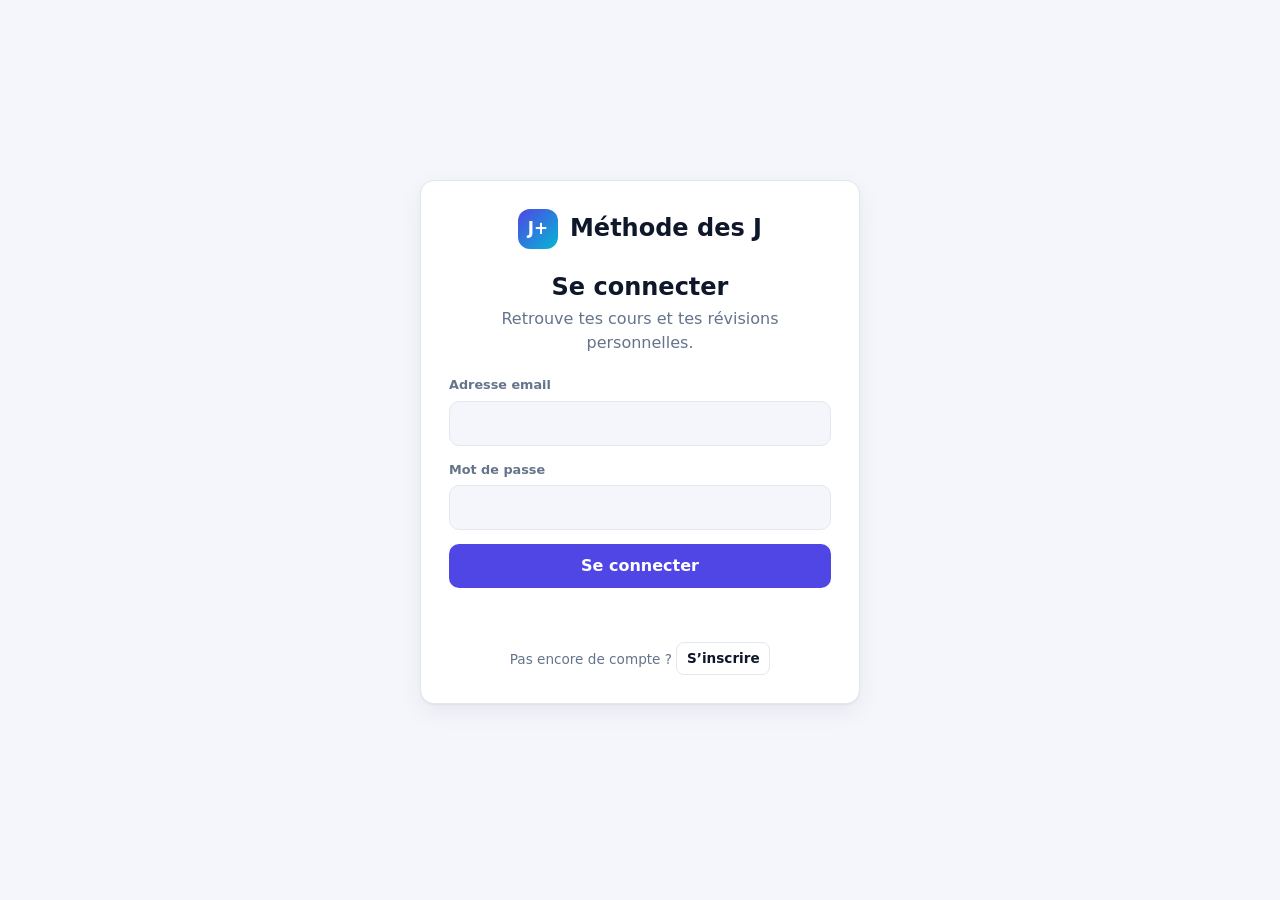
==== J+/index.html @ e783c689 "Add files via upload" ====
<!DOCTYPE html>
<html lang="fr">
<head>
<meta charset="utf-8">
<meta name="viewport" content="width=device-width, initial-scale=1">
<meta name="color-scheme" content="light dark">
<meta name="description" content="Révise tes cours avec la méthode des J : J1, J3, J7, J14, J30, dans un espace personnel sécurisé.">
<title>Méthode des J — Planificateur de révisions</title>
<link rel="manifest" href="manifest.json">
<meta name="theme-color" content="#4f46e5">
<meta name="apple-mobile-web-app-capable" content="yes">
<meta name="apple-mobile-web-app-status-bar-style" content="default">
<meta name="apple-mobile-web-app-title" content="Méthode des J">
<link rel="apple-touch-icon" href="icon-192.png">
<link rel="icon" href="icon-192.png">
<style>
  /* ============ Design tokens ============ */
  :root{
    --bg:#f4f6fb;
    --card:#ffffff;
    --ink:#0f172a;
    --muted:#64748b;
    --line:#e2e8f0;
    --brand:#4f46e5;
    --brand-ink:#ffffff;
    --ok:#059669;
    --ok-bg:#d1fae5;
    --warn:#b45309;
    --warn-bg:#fef3c7;
    --danger:#be123c;
    --danger-bg:#ffe4e6;
    --radius:14px;
    --shadow:0 1px 2px rgba(15,23,42,.05), 0 8px 24px rgba(15,23,42,.06);
  }
  
  [data-theme="dark"] {
    --bg:#0b1120; --card:#111a2e; --ink:#e2e8f0; --muted:#94a3b8; --line:#24324d;
    --brand:#818cf8; --brand-ink:#0b1120; --ok:#34d399; --ok-bg:#064e3b;
    --warn:#fbbf24; --warn-bg:#452b06; --danger:#fb7185; --danger-bg:#4c0519;
    --shadow:0 1px 2px rgba(0,0,0,.4), 0 10px 30px rgba(0,0,0,.35);
  }
  
  @media (prefers-color-scheme: dark){
    :root:not([data-theme="light"]){
      --bg:#0b1120; --card:#111a2e; --ink:#e2e8f0; --muted:#94a3b8; --line:#24324d;
      --brand:#818cf8; --brand-ink:#0b1120; --ok:#34d399; --ok-bg:#064e3b;
      --warn:#fbbf24; --warn-bg:#452b06; --danger:#fb7185; --danger-bg:#4c0519;
      --shadow:0 1px 2px rgba(0,0,0,.4), 0 10px 30px rgba(0,0,0,.35);
    }
  }

  /* ============ Base ============ */
  *{box-sizing:border-box}
  html,body{margin:0;padding:0}
  body{
    background:var(--bg); color:var(--ink);
    font:16px/1.5 system-ui,-apple-system,"Segoe UI",Roboto,Inter,Arial,sans-serif;
    -webkit-text-size-adjust:100%;
    min-height:100vh;
  }
  h1,h2,h3{margin:0;line-height:1.2}
  a{color:var(--brand)}
  .wrap{max-width:1100px;margin:0 auto;padding:16px}
  .card{
    background:var(--card);border:1px solid var(--line);border-radius:var(--radius);
    box-shadow:var(--shadow);padding:18px;margin-bottom:16px;
  }
  .muted{color:var(--muted)}
  .small{font-size:.85rem}
  .hide{display:none !important}

  /* ============ Header ============ */
  header.top{
    display:flex;flex-wrap:wrap;gap:12px;align-items:center;justify-content:space-between;
    padding:14px 0 18px;
  }
  .brand{display:flex;align-items:center;gap:12px}
  .logo{
    width:40px;height:40px;border-radius:12px;flex:none;
    background:linear-gradient(135deg,var(--brand),#06b6d4);
    display:grid;place-items:center;color:#fff;font-weight:700;font-size:1.05rem;
  }
  header.top h1{font-size:1.25rem}
  header.top p{margin:2px 0 0;color:var(--muted);font-size:.9rem}

  /* ============ Buttons ============ */
  button{font:inherit;cursor:pointer}
  .btn{
    border:1px solid var(--line);background:var(--card);color:var(--ink);
    padding:.55rem .9rem;border-radius:10px;font-weight:600;transition:.15s transform,.15s filter;
  }
  .btn:hover{filter:brightness(.97)}
  .btn:active{transform:translateY(1px)}
  .btn.primary{background:var(--brand);color:var(--brand-ink);border-color:transparent}
  .btn.ok{background:var(--ok);color:#fff;border-color:transparent}
  .btn.ghost{background:transparent}
  .btn.small{padding:.35rem .6rem;font-size:.85rem;border-radius:8px}
  .btn.danger{color:var(--danger);border-color:var(--danger)}

  /* ============ Form ============ */
  form{display:grid;gap:12px;grid-template-columns:repeat(auto-fit,minmax(180px,1fr));align-items:end}
  label{display:block;font-size:.8rem;font-weight:600;color:var(--muted);margin-bottom:6px}
  input[type=text],input[type=email],input[type=password],input[type=date],input[type=url],textarea,select{
    width:100%;padding:.6rem .7rem;border:1px solid var(--line);border-radius:10px;
    background:var(--bg);color:var(--ink);font:inherit;
  }
  input:focus,textarea:focus,select:focus,button:focus-visible{outline:2px solid var(--brand);outline-offset:2px}
  .form-actions{grid-column:1/-1;display:flex;gap:10px;flex-wrap:wrap}

  /* ============ Stats ============ */
  .stats{display:grid;grid-template-columns:repeat(auto-fit,minmax(140px,1fr));gap:12px}
  .stat{padding:12px 14px;border:1px solid var(--line);border-radius:12px;background:var(--card)}
  .stat b{display:block;font-size:1.5rem}
  .stat span{font-size:.8rem;color:var(--muted)}
  
  .progress-bar-wrap{margin-top:14px;background:var(--bg);border-radius:999px;height:10px;overflow:hidden;border:1px solid var(--line)}
  .progress-bar-fill{background:var(--brand);height:100%;width:0%;transition:width .4s ease}

  /* ============ Sections & lists ============ */
  .section-head{display:flex;flex-wrap:wrap;gap:10px;align-items:center;justify-content:space-between;margin-bottom:12px}
  .section-head h2{font-size:1.05rem}
  
  .item{
    display:flex;flex-wrap:wrap;gap:10px;align-items:center;justify-content:space-between;
    padding:12px;border:1px solid var(--line);border-radius:12px;margin-bottom:10px;background:var(--card);
    transition:transform .2s ease, opacity .2s ease, background-color .3s ease;
  }
  .item.just-done{
    animation: pulseDone .4s ease;
    background-color: var(--ok-bg);
  }
  @keyframes pulseDone{
    0%{ transform: scale(1); }
    50%{ transform: scale(1.02); }
    100%{ transform: scale(1); }
  }

  .item.done{opacity:.75}
  .item .title{font-weight:700}
  .item .sub{color:var(--muted);font-size:.85rem;display:flex;align-items:center;gap:6px;flex-wrap:wrap;margin-top:2px}
  .item .actions{display:flex;gap:8px;flex-wrap:wrap}

  .tag{
    display:inline-block;padding:2px 8px;border-radius:999px;font-size:.75rem;font-weight:700;
    background:var(--line);color:var(--ink);
  }
  .tag.today{background:var(--brand);color:var(--brand-ink)}
  .tag.over{background:var(--danger-bg);color:var(--danger)}
  .tag.done{background:var(--ok-bg);color:var(--ok)}
  .tag.subject{background:var(--bg);border:1px solid var(--line);font-weight:600}
  
  .resource-link{
    display:inline-flex;align-items:center;gap:4px;font-size:.8rem;color:var(--brand);
    text-decoration:none;background:var(--bg);padding:2px 6px;border-radius:6px;border:1px solid var(--line);
  }
  .resource-link:hover{text-decoration:underline}

  .empty{
    border:1px dashed var(--line);border-radius:12px;padding:18px;text-align:center;color:var(--muted);
  }

  /* ============ Course rows & Notes ============ */
  .course{border:1px solid var(--line);border-radius:12px;padding:12px;margin-bottom:12px}
  .course:last-child{margin-bottom:0}
  .course-head{display:flex;flex-wrap:wrap;gap:10px;align-items:center;justify-content:space-between}
  .schedule{display:flex;flex-wrap:wrap;gap:8px;margin-top:10px}
  .slot{
    display:flex;flex-direction:column;gap:2px;min-width:104px;
    border:1px solid var(--line);border-radius:10px;padding:6px 8px;background:var(--bg);
    transition:transform .15s ease;
  }
  .slot:hover{transform:translateY(-2px)}
  .slot b{font-size:.75rem;letter-spacing:.02em}
  .slot span{font-size:.8rem;color:var(--muted)}
  .slot.done{background:var(--ok-bg);border-color:transparent}
  .slot.done b,.slot.done span{color:var(--ok)}
  .slot.today{background:var(--brand);border-color:transparent}
  .slot.today b,.slot.today span{color:var(--brand-ink)}
  .slot.over{background:var(--danger-bg);border-color:transparent}
  .slot.over b,.slot.over span{color:var(--danger)}
  .slot button{margin-top:4px}

  .course-notes-box {
    margin-top: 10px;
  }
  .course-notes-box textarea {
    resize: vertical;
    min-height: 50px;
    font-size: 0.85rem;
  }

  /* ============ Calendrier en temps réel & Événements ============ */
  .calendar-grid {
    display: grid;
    grid-template-columns: repeat(7, minmax(0, 1fr));
    gap: 6px;
  }
  .cal-day-cell {
    border: 1px solid var(--line);
    border-radius: 10px;
    padding: 8px;
    background: var(--bg);
    min-height: 85px;
    text-align: left;
  }
  .cal-day-cell.is-today {
    border-color: var(--brand);
    box-shadow: 0 0 0 1px var(--brand);
  }
  .cal-badge {
    font-size: 10px;
    background: var(--card);
    border: 1px solid var(--line);
    padding: 1px 4px;
    border-radius: 4px;
    margin-top: 2px;
    display: block;
    overflow: hidden;
    text-overflow: ellipsis;
    white-space: nowrap;
  }
  .cal-badge.special {
    background: var(--warn-bg);
    color: var(--warn);
    border-color: transparent;
    font-weight: 700;
  }

  /* Modal style */
  .modal-overlay {
    position: fixed; inset: 0; background: rgba(0,0,0,0.5);
    display: grid; place-items: center; z-index: 1000; padding: 16px;
  }
  .modal-card {
    background: var(--card); border: 1px solid var(--line);
    border-radius: var(--radius); padding: 20px; width: 100%; max-width: 400px;
    box-shadow: var(--shadow);
  }

  .filters{display:flex;flex-wrap:wrap;gap:8px;align-items:center}
  .chip{
    border:1px solid var(--line);background:var(--card);color:var(--muted);
    padding:.3rem .7rem;border-radius:999px;font-size:.8rem;font-weight:600;
  }
  .chip[aria-pressed="true"]{background:var(--brand);color:var(--brand-ink);border-color:transparent}

  .toolbar{display:flex;flex-wrap:wrap;gap:8px;align-items:center}
  .notif-status{font-size:.85rem;color:var(--muted)}
  footer{color:var(--muted);font-size:.85rem;padding:8px 0 28px;text-align:center}

  .auth-screen{min-height:100vh;display:grid;place-items:center;padding:24px}
  .auth-card{width:min(440px,100%);padding:28px}
  .auth-card .brand{justify-content:center;margin-bottom:24px}
  .auth-card form{display:grid;grid-template-columns:1fr;gap:14px}
  .auth-card h2{text-align:center;margin-bottom:6px}
  .auth-card .auth-intro{text-align:center;margin:0 0 20px}
  .auth-switch{text-align:center;margin:18px 0 0}
  .auth-message{min-height:24px;text-align:center;margin:12px 0 0;color:var(--danger)}
  .user-email{max-width:190px;overflow:hidden;text-overflow:ellipsis;white-space:nowrap}

  /* ============ Toast & Confettis ============ */
  #toasts{position:fixed;left:0;right:0;bottom:16px;display:grid;gap:8px;justify-items:center;pointer-events:none;padding:0 12px;z-index:999}
  .toast{
    background:var(--ink);color:var(--bg);padding:.6rem .9rem;border-radius:10px;font-size:.9rem;
    box-shadow:var(--shadow);max-width:90vw;animation: fadeInUp .25s ease;
  }
  @keyframes fadeInUp{
    from{ opacity:0; transform:translateY(10px); }
    to{ opacity:1; transform:translateY(0); }
  }

  @media (max-width:560px){
    .wrap{padding:12px}
    .card{padding:14px}
    .item{align-items:flex-start}
    .item .actions{width:100%}
    .slot{flex:1 1 44%}
    .calendar-grid { grid-template-columns: repeat(1, minmax(0, 1fr)); }
  }
</style>
</head>
<body>
<main id="authScreen" class="auth-screen">
  <section class="card auth-card" aria-labelledby="authTitle">
    <div class="brand"><div class="logo" aria-hidden="true">J+</div><h1>Méthode des J</h1></div>
    <h2 id="authTitle">Se connecter</h2>
    <p id="authIntro" class="auth-intro muted">Retrouve tes cours et tes révisions personnelles.</p>
    <form id="authForm">
      <div><label for="authEmail">Adresse email</label><input id="authEmail" type="email" autocomplete="email" required></div>
      <div><label for="authPassword">Mot de passe</label><input id="authPassword" type="password" autocomplete="current-password" minlength="6" required></div>
      <button id="authSubmit" type="submit" class="btn primary">Se connecter</button>
    </form>
    <p id="authMessage" class="auth-message small" role="status" aria-live="polite"></p>
    <p class="auth-switch small muted"><span id="authSwitchText">Pas encore de compte ?</span> <button id="authSwitch" class="btn ghost small" type="button">S’inscrire</button></p>
  </section>
</main>
<div id="appShell" class="wrap hide">

  <header class="top">
    <div class="brand">
      <div class="logo" aria-hidden="true">J+</div>
      <div>
        <h1>Méthode des J</h1>
        <p id="todayLabel">—</p>
      </div>
    </div>
    <div class="toolbar">
      <button id="themeBtn" class="btn ghost small">🌓 Auto</button>
      <button id="openEventModalBtn" class="btn small primary">+ Événement spécial</button>
      <button id="notifBtn" class="btn">🔔 Activer les rappels</button>
      <button id="installBtn" class="btn ghost small hide">📲 Installer l'app</button>
      <button id="exportBtn" class="btn ghost small" title="Télécharger mes données">⬇ Exporter</button>
      <button id="importBtn" class="btn ghost small" title="Charger un fichier exporté">⬆ Importer</button>
      <span id="userEmail" class="small muted user-email"></span>
      <button id="logoutBtn" class="btn ghost small">Déconnexion</button>
    </div>
  </header>

  <p id="iosHint" class="small muted hide" style="margin:-8px 0 16px">
    📱 Sur iPhone/iPad : ouvre ce site dans <strong>Safari</strong>, appuie sur <strong>Partager</strong> puis
    <strong>« Sur l'écran d'accueil »</strong>. C'est nécessaire pour que les notifications fonctionnent sur iOS.
  </p>

  <!-- ============ Ajouter un cours ============ -->
  <section class="card" aria-labelledby="hForm">
    <div class="section-head">
      <h2 id="hForm">➕ Ajouter un cours</h2>
      <span class="small muted">J1 · J3 · J7 · J14 · J30 générés automatiquement</span>
    </div>
    <form id="courseForm" autocomplete="off">
      <div>
        <label for="courseName">Nom du cours</label>
        <input id="courseName" name="courseName" type="text" placeholder="Ex. Dérivées et limites" required maxlength="120">
      </div>
      <div>
        <label for="courseSubject">Matière</label>
        <input id="courseSubject" name="courseSubject" type="text" list="subjectsList" placeholder="Ex. Maths" maxlength="60">
        <datalist id="subjectsList"></datalist>
      </div>
      <div>
        <label for="courseLink">Lien ou ressource (Optionnel)</label>
        <input id="courseLink" name="courseLink" type="url" placeholder="https://notion.so/... ou PDF" maxlength="255">
      </div>
      <div>
        <label for="courseStart">Date de début (J0)</label>
        <input id="courseStart" name="courseStart" type="date" required>
      </div>
      <div class="form-actions">
        <button type="submit" class="btn primary">Ajouter le cours</button>
        <button type="reset" class="btn ghost">Effacer</button>
      </div>
    </form>
  </section>

  <!-- ============ Stats & Progression ============ -->
  <section class="card" aria-label="Statistiques">
    <div class="stats">
      <div class="stat"><b id="statDue">0</b><span>À réviser aujourd'hui</span></div>
      <div class="stat"><b id="statOver">0</b><span>En retard</span></div>
      <div class="stat"><b id="statDone">0</b><span>Révisions validées</span></div>
      <div class="stat"><b id="statRate">0%</b><span>Complétion globale</span></div>
      <div class="stat"><b id="statWeek">0%</b><span>Succès (7 derniers jours)</span></div>
    </div>
    <div class="progress-bar-wrap">
      <div id="progressBar" class="progress-bar-fill"></div>
    </div>
  </section>

  <!-- ============ Aujourd'hui ============ -->
  <section class="card" aria-labelledby="hToday">
    <div class="section-head">
      <h2 id="hToday">📌 À réviser aujourd'hui</h2>
      <span id="todayDate" class="small muted"></span>
    </div>
    <div id="todayList"></div>
  </section>

  <!-- ============ Calendrier en temps réel ============ -->
  <section class="card" aria-labelledby="hCalendar">
    <div class="section-head">
      <h2 id="hCalendar">📅 Calendrier en temps réel (14 prochains jours)</h2>
    </div>
    <div id="realtimeCalendar" class="calendar-grid"></div>
  </section>

  <!-- ============ Toutes mes révisions ============ -->
  <section class="card" aria-labelledby="hAll">
    <div class="section-head">
      <h2 id="hAll">🗓 Toutes mes révisions & Notes</h2>
      <div class="filters" id="filters">
        <select id="subjectFilter" class="chip" aria-label="Filtrer par matière" style="appearance:auto">
          <option value="all">Toutes les matières</option>
        </select>
        <button class="chip" data-filter="all" aria-pressed="true">Tout</button>
        <button class="chip" data-filter="pending" aria-pressed="false">À venir</button>
        <button class="chip" data-filter="done" aria-pressed="false">Faites</button>
      </div>
    </div>
    <div id="allList"></div>
  </section>

  <!-- ============ Danger zone ============ -->
  <section class="card" aria-labelledby="hData">
    <div class="section-head">
      <h2 id="hData">🗂 Mes données</h2>
      <span class="small muted" id="syncStatus">Chargement de votre espace…</span>
    </div>
    <div class="toolbar">
      <button id="resetDoneBtn" class="btn small">↺ Repartir de zéro (décocher toutes les révisions)</button>
      <button id="clearBtn" class="btn small danger">🗑 Tout supprimer</button>
      <span id="notifStatus" class="notif-status"></span>
    </div>
  </section>

  <footer>Méthode des J — tes révisions, synchronisées dans ton espace personnel.</footer>
</div>

<!-- Modal Événement spécial -->
<div id="eventModal" class="modal-overlay hide" aria-hidden="true">
  <div class="modal-card">
    <div class="section-head" style="margin-bottom:8px">
      <h2>📌 Ajouter un événement spécial</h2>
      <button id="closeEventModal" class="btn ghost small">✕</button>
    </div>
    <form id="eventForm" style="grid-template-columns: 1fr;">
      <div>
        <label for="eventName">Titre de l'événement</label>
        <input id="eventName" type="text" placeholder="Ex. Examen Blanc / Concours" required maxlength="100">
      </div>
      <div>
        <label for="eventDate">Date</label>
        <input id="eventDate" type="date" required>
      </div>
      <div class="form-actions" style="margin-top:8px">
        <button type="submit" class="btn primary">Enregistrer</button>
      </div>
    </form>
  </div>
</div>

<input type="file" id="importFile" accept="application/json,.json" class="hide">
<div id="toasts" aria-live="polite"></div>

<script type="module">
import { getUser, login, signup, logout, handleAuthCallback, onAuthChange } from "https://esm.sh/@netlify/identity";
"use strict";

/* ==========================================================================
   MÉTHODE DES J — Application multi-utilisateur sécurisée
   ========================================================================== */

var currentUser = null;
var authMode = "login";

var META_CACHE_NAME = "methode-j-meta-v1";
var swRegistration = null;
var deferredInstallPrompt = null;
var OFFSETS = [1, 3, 7, 14, 30];

var state = { courses: [], events: [] };
var ui = { filter: "all", subject: "all", theme: "auto" };

/* ==========================================================================
   1. DATES & THEME
   ========================================================================== */
function pad2(n){ return (n < 10 ? "0" : "") + n; }
function toISO(d){ return d.getFullYear() + "-" + pad2(d.getMonth() + 1) + "-" + pad2(d.getDate()); }

function parseISO(s){
  if (typeof s !== "string") return null;
  var m = /^(\d{4})-(\d{2})-(\d{2})$/.exec(s.trim());
  if (!m) return null;
  var d = new Date(Number(m[1]), Number(m[2]) - 1, Number(m[3]), 0, 0, 0, 0);
  if (d.getFullYear() !== Number(m[1]) || d.getMonth() !== Number(m[2]) - 1 || d.getDate() !== Number(m[3])) return null;
  return d;
}

function addDays(iso, n){
  var d = parseISO(iso);
  if (!d) return null;
  d.setDate(d.getDate() + n);
  return toISO(d);
}

function diffDays(a, b){
  var da = parseISO(a), db = parseISO(b);
  if (!da || !db) return 0;
  return Math.round((db - da) / 86400000);
}

function todayISO(){ return toISO(new Date()); }

function formatDate(iso){
  var d = parseISO(iso);
  if (!d) return iso;
  try {
    return d.toLocaleDateString("fr-FR", { weekday:"short", day:"numeric", month:"short", year:"numeric" });
  } catch (e) {
    return iso;
  }
}

function relLabel(iso){
  var n = diffDays(todayISO(), iso);
  if (n === 0) return "aujourd'hui";
  if (n === 1) return "demain";
  if (n === -1) return "hier";
  if (n > 0) return "dans " + n + " jours";
  return "il y a " + Math.abs(n) + " jours";
}

function applyTheme(t){
  ui.theme = t;
  try { localStorage.setItem("theme", t); } catch(e){}
  if (t === "auto") document.documentElement.removeAttribute("data-theme");
  else document.documentElement.setAttribute("data-theme", t);
  var btn = el("themeBtn");
  if (btn) btn.textContent = t === "dark" ? "🌙 Sombre" : (t === "light" ? "☀️ Clair" : "🌓 Auto");
}

/* ==========================================================================
   2. MÉTIER : cours, liens, notes, événements & calendrier
   ========================================================================== */
function uid(){ return Date.now().toString(36) + Math.random().toString(36).slice(2, 7); }
function plural(n, sing, plur){ return n + " " + (Math.abs(n) > 1 ? (plur || sing + "s") : sing); }

function computeSchedule(startISO, offsets){
  var list = (offsets && offsets.length ? offsets : OFFSETS).slice().sort(function(a,b){ return a - b; });
  var out = [{ offset: 0, date: startISO, done: false, doneAt: null }];
  for (var i = 0; i < list.length; i++){
    out.push({ offset: list[i], date: addDays(startISO, list[i]), done: false, doneAt: null });
  }
  return out;
}

function makeCourse(name, subject, link, startISO){
  return {
    id: uid(),
    name: String(name || "").trim(),
    subject: String(subject || "").trim() || "Sans matière",
    link: String(link || "").trim(),
    notes: "",
    start: startISO,
    createdAt: new Date().toISOString(),
    schedule: computeSchedule(startISO)
  };
}

function addCourse(name, subject, link, startISO){
  if (!String(name || "").trim() || !parseISO(startISO)) return null;
  var c = makeCourse(name, subject, link, startISO);
  state.courses.push(c);
  dbUpsertCourse(c);
  return c;
}

function removeCourse(id){
  state.courses = state.courses.filter(function(c){ return c.id !== id; });
  dbDeleteCourse(id);
}

function findCourse(id){
  for (var i = 0; i < state.courses.length; i++) if (state.courses[i].id === id) return state.courses[i];
  return null;
}

function findReview(id, dateISO){
  var c = findCourse(id);
  if (!c) return null;
  for (var i = 0; i < c.schedule.length; i++) if (c.schedule[i].date === dateISO) return c.schedule[i];
  return null;
}

function setReviewDone(id, dateISO, done){
  var r = findReview(id, dateISO);
  if (!r) return null;
  r.done = !!done;
  r.doneAt = done ? new Date().toISOString() : null;
  var c = findCourse(id);
  if (c) dbUpsertCourse(c);
  return r;
}

function updateCourseNotes(id, notesText){
  var c = findCourse(id);
  if (!c) return;
  c.notes = String(notesText || "");
  dbUpsertCourse(c);
}

function addSpecialEvent(name, dateISO){
  if (!name || !parseISO(dateISO)) return;
  if (!Array.isArray(state.events)) state.events = [];
  var event = { id: uid(), name: String(name).trim(), date: dateISO };
  state.events.push(event);
  dbSaveEvent(event);
}

function removeSpecialEvent(id){
  if (!Array.isArray(state.events)) return;
  state.events = state.events.filter(function(e){ return e.id !== id; });
  dbDeleteEvent(id);
}

function allReviews(){
  var out = [];
  for (var i = 0; i < state.courses.length; i++){
    var c = state.courses[i];
    for (var j = 0; j < c.schedule.length; j++){
      var r = c.schedule[j];
      if (r.offset === 0) continue;
      out.push({ course: c, review: r });
    }
  }
  out.sort(function(a, b){ return a.review.date < b.review.date ? -1 : a.review.date > b.review.date ? 1 : 0; });
  return out;
}

function dueOn(iso){
  return allReviews().filter(function(x){ return !x.review.done && x.review.date === iso; });
}

function overdue(onISO){
  var ref = onISO || todayISO();
  return allReviews().filter(function(x){ return !x.review.done && x.review.date < ref; });
}

function computeStats(){
  var list = allReviews(), due = 0, over = 0, done = 0;
  var t = todayISO();
  var tMinus7 = addDays(t, -7);
  var weekTotal = 0, weekDone = 0;

  for (var i = 0; i < list.length; i++){
    var r = list[i].review;
    if (r.done) done++;
    else if (r.date < t) over++;
    else if (r.date === t) due++;

    if (r.date > tMinus7 && r.date <= t) {
      weekTotal++;
      if (r.done) weekDone++;
    }
  }
  
  var rate = list.length > 0 ? Math.round((done / list.length) * 100) : 0;
  var weekRate = weekTotal > 0 ? Math.round((weekDone / weekTotal) * 100) : 0;

  return { due: due, overdue: over, done: done, courses: state.courses.length, rate: rate, weekRate: weekRate };
}

function subjectsUsed(){
  var seen = [];
  for (var i = 0; i < state.courses.length; i++){
    var s = state.courses[i].subject;
    if (s && seen.indexOf(s) === -1) seen.push(s);
  }
  return seen.sort(function(a, b){ return a.localeCompare(b, "fr"); });
}

/* ==========================================================================
   3. PERSISTANCE SÉCURISÉE
   ========================================================================== */
function defaultState(){ return { courses: [], events: [] }; }

function rowToCourse(row){
  return {
    id: row.id,
    name: String(row.name || "Cours"),
    subject: String(row.subject || "Sans matière"),
    link: String(row.link || ""),
    notes: String(row.notes || ""),
    start: row.startDate,
    createdAt: row.createdAt || new Date().toISOString(),
    schedule: Array.isArray(row.schedule)
      ? row.schedule.filter(function(r){ return r && parseISO(r.date); })
          .map(function(r){ return { offset: Number(r.offset) || 0, date: r.date, done: !!r.done, doneAt: r.doneAt || null }; })
      : []
  };
}

function courseToRow(c){
  return { id: c.id, name: c.name, subject: c.subject, link: c.link, notes: c.notes, startDate: c.start, createdAt: c.createdAt, schedule: c.schedule };
}

function setSyncStatus(msg){
  var s = el("syncStatus");
  if (s) s.textContent = msg;
}

function apiRequest(url, options){
  return fetch(url, Object.assign({ credentials: "same-origin", headers: { "Content-Type": "application/json" } }, options || {})).then(function(res){
    if (res.status === 401) { showAuth(); throw new Error("Session expirée"); }
    if (!res.ok) throw new Error("HTTP " + res.status);
    return res.status === 204 ? null : res.json();
  });
}

function loadUserData(){
  setSyncStatus("🔄 Synchronisation de votre espace…");
  return apiRequest("/api/data").then(function(data){
      setSyncStatus("✅ Données synchronisées.");
      return { courses: (data.courses || []).map(rowToCourse), events: (data.events || []).map(function(e){ return { id:e.id, name:e.name, date:e.eventDate }; }) };
    })
    .catch(function(e){
      console.error("Erreur de chargement:", e);
      setSyncStatus("⚠️ Synchronisation momentanément indisponible.");
      toast("Impossible de charger vos révisions.");
      return defaultState();
    });
}

function dbUpsertCourse(course){
  return apiRequest("/api/data?resource=course", { method:"PUT", body:JSON.stringify(courseToRow(course)) })
    .then(function(){ setSyncStatus("✅ Données synchronisées."); return true; })
    .catch(function(e){ console.error("Erreur sauvegarde:", e); toast("Échec de synchronisation."); return false; });
}

function dbDeleteCourse(id){
  return apiRequest("/api/data?resource=course&id=" + encodeURIComponent(id), { method:"DELETE" })
    .then(function(){ return true; }).catch(function(e){ console.error("Erreur suppression:", e); toast("Échec de la suppression."); return false; });
}
function dbSaveEvent(event){
  return apiRequest("/api/data?resource=event", { method:"POST", body:JSON.stringify(event) }).catch(function(){ toast("Échec de synchronisation de l’événement."); });
}
function dbDeleteEvent(id){
  return apiRequest("/api/data?resource=event&id=" + encodeURIComponent(id), { method:"DELETE" }).catch(function(){ toast("Échec de suppression de l’événement."); });
}

/* ==========================================================================
   4. PWA & Notifications
   ========================================================================== */
function isIOS(){ return /iphone|ipad|ipod/i.test((typeof navigator !== "undefined" && navigator.userAgent) || ""); }
function isStandalone(){
  return (typeof window !== "undefined" && window.matchMedia && window.matchMedia("(display-mode: standalone)").matches)
    || (typeof navigator !== "undefined" && navigator.standalone === true);
}

function registerServiceWorker(){
  if (typeof navigator === "undefined" || !("serviceWorker" in navigator)) return Promise.resolve(null);
  return navigator.serviceWorker.register("sw.js").then(function(reg){
    swRegistration = reg;
    return reg;
  }).catch(function(){ return null; });
}

function registerPeriodicSync(reg){
  if (!reg || !("periodicSync" in reg) || typeof navigator === "undefined" || !("permissions" in navigator)) return;
  navigator.permissions.query({ name: "periodic-background-sync" }).then(function(status){
    if (status.state !== "granted") return;
    reg.periodicSync.register("daily-revisions-check", { minInterval: 24 * 60 * 60 * 1000 }).catch(function(){});
  }).catch(function(){});
}

function metaGet(key){
  if (typeof caches === "undefined") return Promise.resolve(null);
  return caches.open(META_CACHE_NAME).then(function(cache){
    return cache.match(key).then(function(res){ return res ? res.text() : null; });
  }).catch(function(){ return null; });
}

function metaSet(key, value){
  if (typeof caches === "undefined") return Promise.resolve(false);
  return caches.open(META_CACHE_NAME).then(function(cache){
    return cache.put(key, new Response(value)).then(function(){ return true; });
  }).catch(function(){ return false; });
}

function notificationsSupported(){
  return typeof Notification !== "undefined" && typeof Notification.requestPermission === "function";
}

function notifPermission(){
  return notificationsSupported() ? Notification.permission : "unsupported";
}

function requestNotifPermission(){
  if (!notificationsSupported()){ toast("Ce navigateur ne gère pas les notifications."); return Promise.resolve("unsupported"); }
  try {
    var p = Notification.requestPermission();
    return (p && typeof p.then === "function" ? p : Promise.resolve(p)).then(function(res){
      var perm = res || Notification.permission;
      if (perm === "granted"){
        var due = dueOn(todayISO()).length;
        showNotif("Rappels activés ✅", due > 0 ? plural(due, "révision") + " à faire aujourd'hui." : "Aucune révision prévue aujourd'hui.");
        toast("Rappels activés !");
        if (swRegistration) registerPeriodicSync(swRegistration);
      }
      render();
      return perm;
    }).catch(function(){ return Notification.permission; });
  } catch (e) { return Promise.resolve(Notification.permission); }
}

function showNotif(title, body){
  if (notifPermission() !== "granted") return Promise.resolve(false);
  var opts = { body: body, tag: "methode-j", lang: "fr", icon: "icon-192.png", badge: "icon-192.png" };
  if (typeof navigator !== "undefined" && navigator.serviceWorker && navigator.serviceWorker.ready){
    return navigator.serviceWorker.ready.then(function(reg){
      return reg.showNotification(title, opts).then(function(){ return true; });
    }).catch(function(){ return legacyNotify(title, opts); });
  }
  return legacyNotify(title, opts);
}

function legacyNotify(title, opts){
  try {
    var n = new Notification(title, opts);
    n.onclick = function(){ try { window.focus(); } catch (e) {} try { n.close(); } catch (e) {} };
    return Promise.resolve(true);
  } catch (e) { return Promise.resolve(false); }
}

function checkDailyNotifications(){
  if (notifPermission() !== "granted") return Promise.resolve(false);
  var t = todayISO();
  var remaining = dueOn(t).length;
  var late = overdue(t).length;
  if (!remaining && !late) return Promise.resolve(false);
  return metaGet("lastNotifDay").then(function(last){
    if (last === t) return false;
    var msg = remaining > 0
      ? plural(remaining, "révision") + " à faire aujourd'hui" + (late ? " · " + plural(late, "révision") + " en retard" : "") + "."
      : "Aucune révision restante aujourd'hui · " + plural(late, "révision") + " en retard.";
    return showNotif("📚 Révisions du jour", msg).then(function(shown){
      if (!shown) return false;
      return metaSet("lastNotifDay", t).then(function(){ return true; });
    });
  });
}

/* ==========================================================================
   5. INTERFACE & RENDU
   ========================================================================== */
function el(id){ return typeof document !== "undefined" && document.getElementById ? document.getElementById(id) : null; }
function hasDOM(){ return typeof document !== "undefined" && !!document.getElementById; }

function esc(s){
  return String(s == null ? "" : s)
    .replace(/&/g, "&amp;").replace(/</g, "&lt;").replace(/>/g, "&gt;")
    .replace(/"/g, "&quot;").replace(/'/g, "&#39;");
}

function toast(msg){
  if (!hasDOM()) return;
  var box = el("toasts");
  if (!box) return;
  var t = document.createElement("div");
  t.className = "toast";
  t.textContent = msg;
  box.appendChild(t);
  setTimeout(function(){ if (t.parentNode) t.parentNode.removeChild(t); }, 3500);
}

function setAuthMode(mode){
  authMode = mode;
  var signupMode = mode === "signup";
  el("authTitle").textContent = signupMode ? "Créer un compte" : "Se connecter";
  el("authIntro").textContent = signupMode ? "Crée ton espace personnel de révision." : "Retrouve tes cours et tes révisions personnelles.";
  el("authSubmit").textContent = signupMode ? "S’inscrire" : "Se connecter";
  el("authSwitchText").textContent = signupMode ? "Déjà un compte ?" : "Pas encore de compte ?";
  el("authSwitch").textContent = signupMode ? "Se connecter" : "S’inscrire";
  el("authPassword").autocomplete = signupMode ? "new-password" : "current-password";
  el("authMessage").textContent = "";
}

function showAuth(message){
  currentUser = null;
  state = defaultState();
  el("appShell").classList.add("hide");
  el("authScreen").classList.remove("hide");
  if (message) el("authMessage").textContent = message;
}

function showApp(user){
  currentUser = user;
  el("authScreen").classList.add("hide");
  el("appShell").classList.remove("hide");
  el("userEmail").textContent = user.email || "Compte connecté";
  render();
}

async function handleAuthSubmit(ev){
  ev.preventDefault();
  var submit = el("authSubmit"), message = el("authMessage");
  submit.disabled = true;
  message.textContent = "Connexion en cours…";
  try {
    var email = el("authEmail").value.trim();
    var password = el("authPassword").value;
    var user = authMode === "signup" ? await signup(email, password) : await login(email, password);
    if (authMode === "signup" && !user.emailVerified){
      message.style.color = "var(--ok)";
      message.textContent = "Compte créé. Consulte ton email pour confirmer ton inscription.";
      return;
    }
    message.style.color = "var(--danger)";
    await enterApp(user);
  } catch (error) {
    message.style.color = "var(--danger)";
    message.textContent = error && error.status === 401 ? "Email ou mot de passe incorrect." : (error && error.message ? error.message : "Authentification impossible.");
  } finally { submit.disabled = false; }
}

async function enterApp(user){
  showApp(user);
  var fresh = await loadUserData();
  state = fresh;
  render();
  checkDailyNotifications();
}

function render(){
  if (!hasDOM()) return;
  renderHead();
  renderSubjects();
  renderStats();
  renderToday();
  renderRealtimeCalendar();
  renderAll();
  renderNotifStatus();
}

function renderHead(){
  var t = todayISO();
  var l = el("todayLabel"); if (l) l.textContent = formatDate(t);
  var d = el("todayDate"); if (d) d.textContent = formatDate(t);
}

function renderSubjects(){
  var subjects = subjectsUsed();
  var dl = el("subjectsList");
  if (dl) dl.innerHTML = subjects.map(function(s){ return '<option value="' + esc(s) + '"></option>'; }).join("");
  
  var sf = el("subjectFilter");
  if (sf) {
    var current = ui.subject;
    sf.innerHTML = '<option value="all">Toutes les matières</option>' + subjects.map(function(s){
      return '<option value="' + esc(s) + '"' + (current === s ? ' selected' : '') + '>' + esc(s) + '</option>';
    }).join("");
  }
}

function renderStats(){
  var s = computeStats();
  var set = function(id, v){ var n = el(id); if (n) n.textContent = String(v); };
  
  set("statDue", s.due);
  set("statOver", s.overdue);
  set("statDone", s.done);
  set("statCourses", s.courses);
  set("statRate", s.rate + "%");
  set("statWeek", s.weekRate + "%");
  
  var pb = el("progressBar");
  if (pb) pb.style.width = s.rate + "%";
}

function reviewItemHTML(course, review, showDate){
  var cls = review.done ? "done" : "";
  var tag = review.done
    ? '<span class="tag done">Fait</span>'
    : (review.date === todayISO() ? '<span class="tag today">Aujourd\'hui</span>'
      : (review.date < todayISO() ? '<span class="tag over">En retard</span>' : '<span class="tag">' + formatDate(review.date) + '</span>'));

  var linkHtml = course.link 
    ? '<a href="' + esc(course.link) + '" target="_blank" rel="noopener" class="resource-link" title="Ouvrir la ressource">🔗 Lien ressource</a>' 
    : '';

  var buttons = review.done
    ? '<button class="btn small" data-action="undo" data-id="' + course.id + '" data-date="' + review.date + '">↺ Annuler</button>'
    : '<button class="btn ok small" data-action="done" data-id="' + course.id + '" data-date="' + review.date + '">✓ Fait</button>';

  return '' +
    '<div class="item ' + cls + '" data-review-card="' + course.id + '-' + review.date + '">' +
      '<div>' +
        '<div class="title"><span class="tag">J' + review.offset + '</span> ' + esc(course.name) + '</div>' +
        '<div class="sub">' + tag +
          '<span class="tag subject">' + esc(course.subject) + '</span>' +
          linkHtml +
          (showDate ? '<span>' + formatDate(review.date) + ' · ' + relLabel(review.date) + '</span>' : '') +
        '</div>' +
      '</div>' +
      '<div class="actions">' + buttons + '</div>' +
    '</div>';
}

function renderToday(){
  var box = el("todayList");
  if (!box) return;
  var t = todayISO();
  var due = dueOn(t);
  var late = overdue(t);
  var html = "";

  // 1. Afficher les révisions prévues aujourd'hui
  for (var i = 0; i < due.length; i++) html += reviewItemHTML(due[i].course, due[i].review, false);
  
  // 2. Afficher les révisions en retard
  for (var j = 0; j < late.length; j++) html += reviewItemHTML(late[j].course, late[j].review, true);

  // 3. Afficher les événements spéciaux prévus aujourd'hui
  if (Array.isArray(state.events)){
    for (var e = 0; e < state.events.length; e++){
      var ev = state.events[e];
      if (ev.date === t){
        html += '' +
          '<div class="item" style="border-left: 4px solid var(--warn);">' +
            '<div>' +
              '<div class="title"><span class="tag special" style="background:var(--warn-bg); color:var(--warn);">Événement</span> ' + esc(ev.name) + '</div>' +
              '<div class="sub"><span class="tag today">Aujourd\'hui</span></div>' +
            '</div>' +
            '<div class="actions">' +
              '<button class="btn small danger" data-action="delete-event" data-id="' + ev.id + '">Supprimer</button>' +
            '</div>' +
          '</div>';
      }
    }
  }

  if (!html){
    html = '<div class="empty">🎉 Rien à réviser aujourd\'hui. Ajoute un cours pour générer son calendrier J1 → J30.</div>';
  }
  box.innerHTML = html;
}

function renderRealtimeCalendar(){
  var container = el("realtimeCalendar");
  if (!container) return;
  var html = "";
  var t = todayISO();

  for (var i = 0; i < 14; i++){
    var dateStr = addDays(t, i);
    var isToday = (dateStr === t);
    var dayItems = [];

    // Révisions sur cette date
    for (var c = 0; c < state.courses.length; c++){
      var course = state.courses[c];
      for (var s = 0; s < course.schedule.length; s++){
        var rev = course.schedule[s];
        if (rev.date === dateStr){
          dayItems.push('<span class="cal-badge' + (rev.done ? ' done' : '') + '">J' + rev.offset + ' : ' + esc(course.name) + '</span>');
        }
      }
    }

    // Événements spéciaux sur cette date
    if (Array.isArray(state.events)){
      for (var e = 0; e < state.events.length; e++){
        var ev = state.events[e];
        if (ev.date === dateStr){
          dayItems.push('<span class="cal-badge special">📌 ' + esc(ev.name) + ' <button class="btn ghost" style="font-size:9px;padding:0;border:none;cursor:pointer;" data-action="delete-event" data-id="' + ev.id + '">×</button></span>');
        }
      }
    }

    var dObj = parseISO(dateStr);
    var dayLabel = dObj ? dObj.toLocaleDateString("fr-FR", { weekday: "short", day: "numeric", month: "numeric" }) : dateStr;

    html += '' +
      '<div class="cal-day-cell ' + (isToday ? 'is-today' : '') + '">' +
        '<div style="font-size:0.75rem;font-weight:700;color:var(--muted);margin-bottom:4px;">' + dayLabel + '</div>' +
        '<div style="display:flex;flex-direction:column;gap:2px;">' + (dayItems.join("") || '<span style="font-size:10px;color:var(--muted)">—</span>') + '</div>' +
      '</div>';
  }
  container.innerHTML = html;
}

function renderAll(){
  var box = el("allList");
  if (!box) return;
  if (!state.courses.length){
    box.innerHTML = '<div class="empty">Aucun cours pour l\'instant.</div>';
    return;
  }

  var t = todayISO();
  var ordered = state.courses.slice().sort(function(a, b){ return a.start < b.start ? -1 : a.start > b.start ? 1 : 0; });
  var html = "";

  for (var i = 0; i < ordered.length; i++){
    var c = ordered[i];
    
    if (ui.subject !== "all" && c.subject !== ui.subject) continue;

    var slots = c.schedule.slice().sort(function(a, b){ return a.offset - b.offset; })
      .filter(function(r){
        if (ui.filter === "done") return r.done;
        if (ui.filter === "pending") return !r.done && r.date >= t;
        return true;
      });

    var doneCount = 0;
    for (var k = 0; k < c.schedule.length; k++) if (c.schedule[k].done) doneCount++;

    var slotsHTML = "";
    for (var j = 0; j < slots.length; j++){
      var r = slots[j];
      var klass = r.done ? "done" : (r.date === t ? "today" : (r.date < t ? "over" : ""));
      var label = r.offset === 0 ? "J0 · cours" : "J" + r.offset;
      var btn = r.offset === 0
        ? ""
        : (r.done
            ? '<button class="btn small" data-action="undo" data-id="' + c.id + '" data-date="' + r.date + '">↺</button>'
            : '<button class="btn small" data-action="done" data-id="' + c.id + '" data-date="' + r.date + '">✓</button>');
      slotsHTML += '<div class="slot ' + klass + '"><b>' + label + '</b><span>' +
        (r.done ? '✓ Fait' : formatDate(r.date)) + '</span>' + btn + '</div>';
    }
    if (!slotsHTML) slotsHTML = '<span class="small muted">Aucune révision dans ce filtre.</span>';

    var linkHtml = c.link ? '<a href="' + esc(c.link) + '" target="_blank" rel="noopener" class="resource-link">🔗 Lien ressource</a>' : '';

    html += '' +
      '<article class="course">' +
        '<div class="course-head">' +
          '<div>' +
            '<div class="title"><strong>' + esc(c.name) + '</strong> <span class="tag subject">' + esc(c.subject) + '</span> ' + linkHtml + '</div>' +
            '<div class="sub small muted">J0 : ' + formatDate(c.start) + ' · ' + doneCount + '/' + c.schedule.length + ' validées</div>' +
          '</div>' +
          '<div class="actions">' +
            '<button class="btn small danger" data-action="delete" data-id="' + c.id + '">Supprimer</button>' +
          '</div>' +
        '</div>' +
        '<div class="schedule">' + slotsHTML + '</div>' +
        '<div class="course-notes-box">' +
          '<label for="note-' + c.id + '" class="small muted">Notes personnelles :</label>' +
          '<textarea id="note-' + c.id + '" data-course-note="' + c.id + '" placeholder="Ajouter des notes, astuces ou rappels pour ce cours...">' + esc(c.notes || "") + '</textarea>' +
        '</div>' +
      '</article>';
  }
  
  if (!html && ordered.length > 0){
    html = '<div class="empty">Aucun cours trouvé pour cette matière.</div>';
  }
  
  box.innerHTML = html;
}

function renderNotifStatus(){
  var s = el("notifStatus");
  var b = el("notifBtn");
  var perm = notifPermission();
  if (s){
    s.textContent = perm === "granted"
      ? "🔔 Rappels activés — une notification s'affiche chaque jour où une révision est prévue."
      : perm === "denied"
        ? "🔕 Notifications bloquées par le navigateur."
        : perm === "unsupported"
          ? "⚠️ Notifications non prises en charge par ce navigateur."
          : "🔔 Rappels désactivés.";
  }
  if (b){
    b.textContent = perm === "granted" ? "🔔 Rappels activés" : "🔔 Activer les rappels";
    b.disabled = perm === "granted";
  }
  var hint = el("iosHint");
  if (hint){
    if (isIOS() && !isStandalone()) hint.classList.remove("hide");
    else hint.classList.add("hide");
  }
}

/* ==========================================================================
   6. Événements & Interactions utilisateur
   ========================================================================== */
function onFormSubmit(ev){
  ev.preventDefault();
  var name = el("courseName"), subj = el("courseSubject"), link = el("courseLink"), start = el("courseStart");
  var c = addCourse(name ? name.value : "", subj ? subj.value : "", link ? link.value : "", start ? start.value : "");
  if (!c){ toast("Vérifie le nom du cours et la date (J0)."); return; }
  var due = dueOn(todayISO()).length;
  toast("« " + c.name + " » ajouté — 5 révisions planifiées." + (due ? " " + plural(due, "révision") + " aujourd'hui !" : ""));
  if (name) name.value = "";
  if (subj) subj.value = "";
  if (link) link.value = "";
  render();
  checkDailyNotifications();
}

function onActionClick(ev){
  var target = ev.target;
  while (target && target !== document && !(target.getAttribute && target.getAttribute("data-action"))) target = target.parentNode;
  if (!target || !target.getAttribute) return;
  var action = target.getAttribute("data-action");
  var id = target.getAttribute("data-id");
  var date = target.getAttribute("data-date");
  if (!action) return;

  if (action === "done"){
    var cardEl = document.querySelector('[data-review-card="' + id + '-' + date + '"]');
    if(cardEl) cardEl.classList.add("just-done");
    
    setReviewDone(id, date, true);
    toast("Révision validée 👍");
    setTimeout(render, 300);
  } else if (action === "undo"){
    setReviewDone(id, date, false);
    toast("Révision remise à faire.");
    render();
  } else if (action === "delete"){
    var c = findCourse(id);
    var label = c ? c.name : "ce cours";
    if (!(typeof confirm === "function" && confirm("Supprimer « " + label + " » et tout son calendrier ?"))) return;
    removeCourse(id);
    toast("Cours supprimé.");
    render();
  } else if (action === "delete-event"){
    removeSpecialEvent(id);
    toast("Événement supprimé.");
    render();
  }
}

function onFilterClick(ev){
  var b = ev.target;
  if (!b || !b.getAttribute || !b.getAttribute("data-filter")) return;
  ui.filter = b.getAttribute("data-filter");
  var all = document.querySelectorAll("#filters .chip[data-filter]");
  for (var i = 0; i < all.length; i++){
    all[i].setAttribute("aria-pressed", all[i].getAttribute("data-filter") === ui.filter ? "true" : "false");
  }
  renderAll();
}

function exportData(){
  try {
    var exportPayload = { courses: state.courses, events: state.events };
    var blob = new Blob([JSON.stringify(exportPayload, null, 2)], { type: "application/json" });
    var url = URL.createObjectURL(blob);
    var a = document.createElement("a");
    a.href = url;
    a.download = "methode-des-j-" + todayISO() + ".json";
    document.body.appendChild(a);
    a.click();
    document.body.removeChild(a);
    setTimeout(function(){ URL.revokeObjectURL(url); }, 1000);
    toast("Export téléchargé.");
  } catch (e) { toast("Export impossible sur ce navigateur."); }
}

function importData(file){
  if (!file) return;
  var reader = new FileReader();
  reader.onload = function(){
    try {
      var data = JSON.parse(String(reader.result));
      var courses = (data && Array.isArray(data.courses)) ? data.courses : (Array.isArray(data) ? data : []);
      var events = (data && Array.isArray(data.events)) ? data.events : [];
      
      var imported = [];
      for (var i = 0; i < courses.length; i++){
        var c = courses[i];
        if (!c || typeof c !== "object" || !parseISO(c.start) || !Array.isArray(c.schedule)) continue;
        var cleanC = {
          id: uid(),
          name: String(c.name || "Cours"),
          subject: String(c.subject || "Sans matière"),
          link: String(c.link || ""),
          notes: String(c.notes || ""),
          start: c.start,
          createdAt: c.createdAt || new Date().toISOString(),
          schedule: c.schedule.filter(function(r){ return r && parseISO(r.date); })
            .map(function(r){ return { offset: Number(r.offset) || 0, date: r.date, done: !!r.done, doneAt: r.doneAt || null }; })
        };
        imported.push(cleanC);
        state.courses.push(cleanC);
        dbUpsertCourse(cleanC);
      }
      
      if (events.length > 0){
        if (!Array.isArray(state.events)) state.events = [];
        for (var e = 0; e < events.length; e++){
          if (events[e] && events[e].name && events[e].date){
            state.events.push({ id: uid(), name: events[e].name, date: events[e].date });
          }
        }
        saveLocalEvents();
      }

      render();
      toast(imported.length + " cours importé(s).");
    } catch (e) { toast("Import impossible : fichier invalide."); }
  };
  reader.readAsText(file);
}

function bindEvents(){
  if (!hasDOM()) return;
  
  if (typeof window !== "undefined"){
    window.addEventListener("beforeinstallprompt", function(e){
      e.preventDefault();
      deferredInstallPrompt = e;
      var b = el("installBtn");
      if (b) b.classList.remove("hide");
    });
    window.addEventListener("appinstalled", function(){
      deferredInstallPrompt = null;
      var b = el("installBtn");
      if (b) b.classList.add("hide");
      toast("Application installée !");
    });
  }

  var themeBtn = el("themeBtn");
  if (themeBtn){
    themeBtn.addEventListener("click", function(){
      var next = ui.theme === "auto" ? "dark" : (ui.theme === "dark" ? "light" : "auto");
      applyTheme(next);
    });
  }

  el("authForm").addEventListener("submit", handleAuthSubmit);
  el("authSwitch").addEventListener("click", function(){ setAuthMode(authMode === "login" ? "signup" : "login"); });
  el("logoutBtn").addEventListener("click", async function(){
    try { await logout(); } finally { showAuth("Vous êtes déconnecté."); }
  });

  var subjFilter = el("subjectFilter");
  if(subjFilter){
    subjFilter.addEventListener("change", function(e){
      ui.subject = e.target.value;
      renderAll();
    });
  }

  var form = el("courseForm");
  if (form) form.addEventListener("submit", onFormSubmit);

  // Gestion de la modale d'événements spéciaux
  var modal = el("eventModal");
  var openModalBtn = el("openEventModalBtn");
  var closeModalBtn = el("closeEventModal");
  var eventForm = el("eventForm");

  if (openModalBtn && modal){
    openModalBtn.addEventListener("click", function(){
      modal.classList.remove("hide");
      var dInput = el("eventDate");
      if (dInput && !dInput.value) dInput.value = todayISO();
    });
  }
  if (closeModalBtn && modal){
    closeModalBtn.addEventListener("click", function(){ modal.classList.add("hide"); });
  }
  if (eventForm && modal){
    eventForm.addEventListener("submit", function(e){
      e.preventDefault();
      var evName = el("eventName").value;
      var evDate = el("eventDate").value;
      addSpecialEvent(evName, evDate);
      modal.classList.add("hide");
      el("eventName").value = "";
      render();
      toast("Événement spécial ajouté !");
    });
  }

  // Sauvegarde des notes à la volée (input / change)
  document.body.addEventListener("input", function(ev){
    var target = ev.target;
    if (target && target.getAttribute && target.getAttribute("data-course-note")){
      var courseId = target.getAttribute("data-course-note");
      updateCourseNotes(courseId, target.value);
    }
  });
  
  document.body.addEventListener("click", function(ev){
    var t = ev.target;
    if (t && t.getAttribute){
      if (t.getAttribute("data-filter")) return onFilterClick(ev);
      if (t.getAttribute("data-action")) return onActionClick(ev);
      if (t.id === "notifBtn") return void requestNotifPermission().then(render);
      if (t.id === "installBtn"){
        if (!deferredInstallPrompt) return;
        deferredInstallPrompt.prompt();
        deferredInstallPrompt.userChoice.then(function(){
          deferredInstallPrompt = null;
          var ib = el("installBtn");
          if (ib) ib.classList.add("hide");
        });
        return;
      }
      if (t.id === "exportBtn") return exportData();
      if (t.id === "importBtn"){ var f = el("importFile"); if (f) f.click(); return; }
      if (t.id === "clearBtn"){
        if (typeof confirm === "function" && !confirm("Supprimer TOUS les cours ? Action irréversible.")) return;
        var idsToDelete = state.courses.map(function(c){ return c.id; });
        state.courses = [];
        state.events = [];
        render();
        apiRequest("/api/data?resource=all", { method:"DELETE" }).catch(function(){ toast("Échec de la suppression."); });
        toast("Tout a été supprimé."); return;
      }
      if (t.id === "resetDoneBtn"){
        for (var i = 0; i < state.courses.length; i++){
          for (var j = 0; j < state.courses[i].schedule.length; j++){
            state.courses[i].schedule[j].done = false;
            state.courses[i].schedule[j].doneAt = null;
          }
          dbUpsertCourse(state.courses[i]);
        }
        render(); toast("Toutes les révisions sont redevenues à faire."); return;
      }
    }
  });
  
  var file = el("importFile");
  if (file) file.addEventListener("change", function(e){ importData(e.target.files && e.target.files[0]); e.target.value = ""; });
}

/* ==========================================================================
   7. Démarrage
   ========================================================================== */
async function init(){
  registerServiceWorker().then(function(reg){
    if (reg && notifPermission() === "granted") registerPeriodicSync(reg);
  });
  
  if (hasDOM()){
    var savedTheme = "auto";
    try { savedTheme = localStorage.getItem("theme") || "auto"; } catch(e){}
    applyTheme(savedTheme);

    var start = el("courseStart");
    if (start && !start.value) start.value = todayISO();
    bindEvents();
    setAuthMode("login");
  }

  try { await handleAuthCallback(); } catch (error) { el("authMessage").textContent = error.message || "Lien d’authentification invalide."; }
  var user = await getUser();
  if (user) await enterApp(user); else showAuth();

  onAuthChange(function(event, userNow){
    if (event === "logout") showAuth();
    else if (userNow && (!currentUser || userNow.id !== currentUser.id)) enterApp(userNow);
  });
  
  if (typeof setInterval === "function"){
    setInterval(checkDailyNotifications, 60000);
    setInterval(function(){ if (hasDOM()) renderHead(); }, 60000);
  }
}

init();
</script>
</body>
</html>
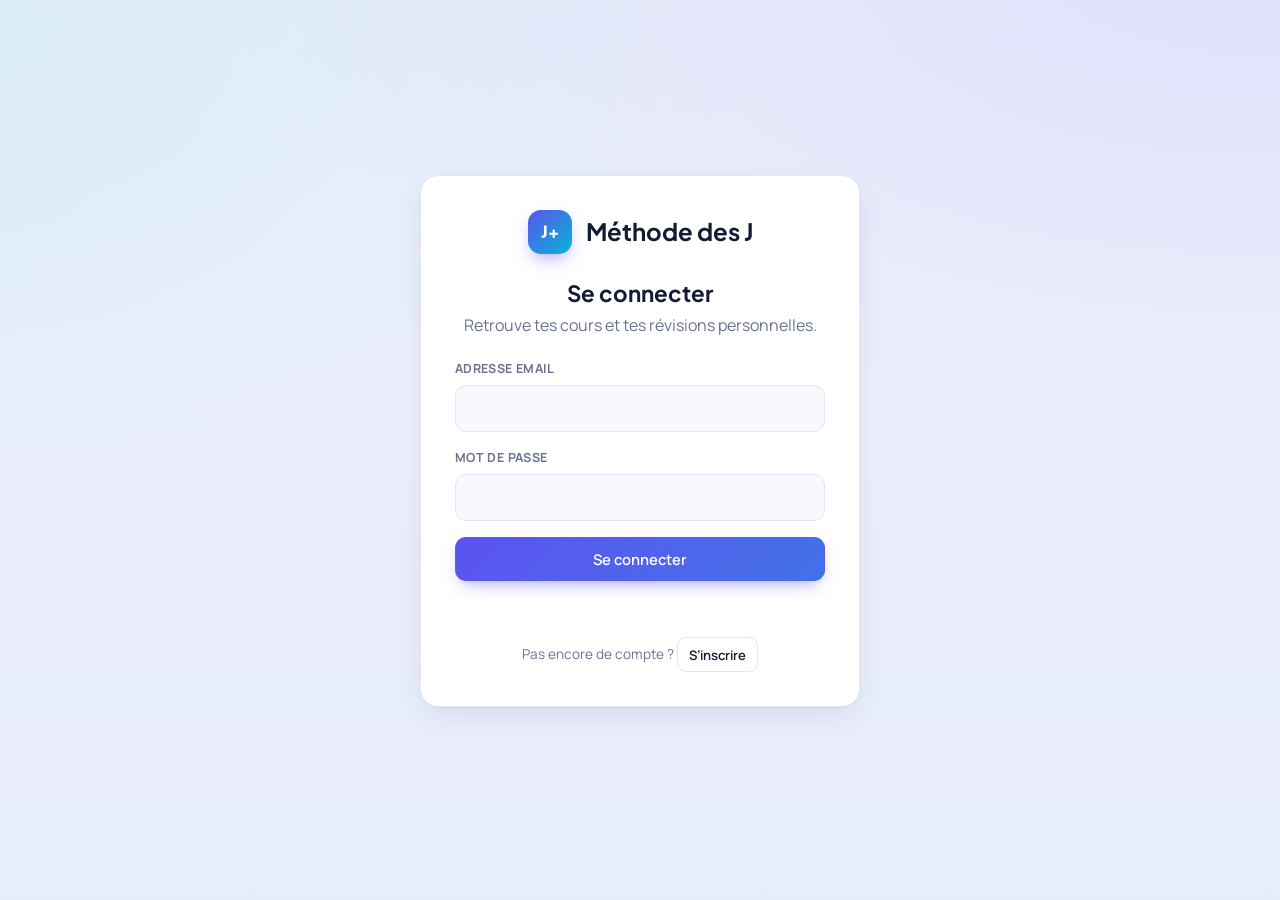
==== commit 7a149d38: "Update index.html" ====
--- a/J+/index.html
+++ b/J+/index.html
@@ -14,38 +14,58 @@
 <link rel="apple-touch-icon" href="icon-192.png">
 <link rel="icon" href="icon-192.png">
 <style>
+  /* ============ Fonts ============ */
+  @import url('https://fonts.googleapis.com/css2?family=Plus+Jakarta+Sans:wght@400;500;600;700;800&family=Manrope:wght@400;500;600;700&display=swap');
+
   /* ============ Design tokens ============ */
   :root{
-    --bg:#f4f6fb;
+    --bg:#eef1f9;
+    --bg-grad-a:#eef1fb;
+    --bg-grad-b:#e7ecfb;
     --card:#ffffff;
-    --ink:#0f172a;
-    --muted:#64748b;
-    --line:#e2e8f0;
-    --brand:#4f46e5;
+    --card-soft:#f8f9fe;
+    --ink:#141a33;
+    --muted:#6b7290;
+    --line:#e4e7f3;
+    --brand:#5b53f0;
+    --brand2:#06b6d4;
     --brand-ink:#ffffff;
+    --brand-soft:#eeecff;
     --ok:#059669;
-    --ok-bg:#d1fae5;
+    --ok-bg:#d9f7ea;
     --warn:#b45309;
-    --warn-bg:#fef3c7;
-    --danger:#be123c;
-    --danger-bg:#ffe4e6;
-    --radius:14px;
-    --shadow:0 1px 2px rgba(15,23,42,.05), 0 8px 24px rgba(15,23,42,.06);
-  }
-  
+    --warn-bg:#fef1d6;
+    --danger:#e11d48;
+    --danger-bg:#ffe4e9;
+    --radius:18px;
+    --radius-sm:12px;
+    --shadow:0 1px 2px rgba(30,32,80,.04), 0 10px 30px -8px rgba(30,32,80,.12);
+    --shadow-lg:0 20px 45px -15px rgba(40,35,120,.28);
+    --font-display:"Plus Jakarta Sans",system-ui,-apple-system,"Segoe UI",Roboto,Arial,sans-serif;
+    --font-body:"Manrope",system-ui,-apple-system,"Segoe UI",Roboto,Arial,sans-serif;
+  }
+
   [data-theme="dark"] {
-    --bg:#0b1120; --card:#111a2e; --ink:#e2e8f0; --muted:#94a3b8; --line:#24324d;
-    --brand:#818cf8; --brand-ink:#0b1120; --ok:#34d399; --ok-bg:#064e3b;
-    --warn:#fbbf24; --warn-bg:#452b06; --danger:#fb7185; --danger-bg:#4c0519;
-    --shadow:0 1px 2px rgba(0,0,0,.4), 0 10px 30px rgba(0,0,0,.35);
-  }
-  
+    --bg:#0a0e1c; --bg-grad-a:#0a0e1c; --bg-grad-b:#121835; --card:#141a33; --card-soft:#181f3f;
+    --ink:#eef0fb; --muted:#98a0c4; --line:#262e52;
+    --brand:#8b85ff; --brand2:#22d3ee; --brand-ink:#0a0e1c; --brand-soft:#1c2350;
+    --ok:#34d399; --ok-bg:#0d3a2c;
+    --warn:#fbbf24; --warn-bg:#3a2a06;
+    --danger:#fb7185; --danger-bg:#3d0f1e;
+    --shadow:0 1px 2px rgba(0,0,0,.35), 0 14px 34px -10px rgba(0,0,0,.55);
+    --shadow-lg:0 24px 55px -18px rgba(0,0,0,.65);
+  }
+
   @media (prefers-color-scheme: dark){
     :root:not([data-theme="light"]){
-      --bg:#0b1120; --card:#111a2e; --ink:#e2e8f0; --muted:#94a3b8; --line:#24324d;
-      --brand:#818cf8; --brand-ink:#0b1120; --ok:#34d399; --ok-bg:#064e3b;
-      --warn:#fbbf24; --warn-bg:#452b06; --danger:#fb7185; --danger-bg:#4c0519;
-      --shadow:0 1px 2px rgba(0,0,0,.4), 0 10px 30px rgba(0,0,0,.35);
+      --bg:#0a0e1c; --bg-grad-a:#0a0e1c; --bg-grad-b:#121835; --card:#141a33; --card-soft:#181f3f;
+      --ink:#eef0fb; --muted:#98a0c4; --line:#262e52;
+      --brand:#8b85ff; --brand2:#22d3ee; --brand-ink:#0a0e1c; --brand-soft:#1c2350;
+      --ok:#34d399; --ok-bg:#0d3a2c;
+      --warn:#fbbf24; --warn-bg:#3a2a06;
+      --danger:#fb7185; --danger-bg:#3d0f1e;
+      --shadow:0 1px 2px rgba(0,0,0,.35), 0 14px 34px -10px rgba(0,0,0,.55);
+      --shadow-lg:0 24px 55px -18px rgba(0,0,0,.65);
     }
   }
 
@@ -53,17 +73,24 @@
   *{box-sizing:border-box}
   html,body{margin:0;padding:0}
   body{
-    background:var(--bg); color:var(--ink);
-    font:16px/1.5 system-ui,-apple-system,"Segoe UI",Roboto,Inter,Arial,sans-serif;
+    background:
+      radial-gradient(1100px 520px at 100% -10%, color-mix(in srgb, var(--brand) 12%, transparent), transparent),
+      radial-gradient(900px 500px at -10% 0%, color-mix(in srgb, var(--brand2) 10%, transparent), transparent),
+      linear-gradient(180deg, var(--bg-grad-a), var(--bg-grad-b));
+    background-attachment:fixed;
+    color:var(--ink);
+    font:16px/1.55 var(--font-body);
     -webkit-text-size-adjust:100%;
     min-height:100vh;
-  }
-  h1,h2,h3{margin:0;line-height:1.2}
+    overflow-x: hidden;
+  }
+  h1,h2,h3{margin:0;line-height:1.2;font-family:var(--font-display)}
   a{color:var(--brand)}
-  .wrap{max-width:1100px;margin:0 auto;padding:16px}
+  .wrap{max-width:1100px;margin:0 auto;padding:20px}
   .card{
     background:var(--card);border:1px solid var(--line);border-radius:var(--radius);
-    box-shadow:var(--shadow);padding:18px;margin-bottom:16px;
+    box-shadow:var(--shadow);padding:22px;margin-bottom:18px;
+    transition:box-shadow .25s ease, transform .25s ease;
   }
   .muted{color:var(--muted)}
   .small{font-size:.85rem}
@@ -72,59 +99,109 @@
   /* ============ Header ============ */
   header.top{
     display:flex;flex-wrap:wrap;gap:12px;align-items:center;justify-content:space-between;
-    padding:14px 0 18px;
-  }
-  .brand{display:flex;align-items:center;gap:12px}
+    padding:6px 4px 22px;
+  }
+  .brand{display:flex;align-items:center;gap:14px}
   .logo{
-    width:40px;height:40px;border-radius:12px;flex:none;
-    background:linear-gradient(135deg,var(--brand),#06b6d4);
-    display:grid;place-items:center;color:#fff;font-weight:700;font-size:1.05rem;
-  }
-  header.top h1{font-size:1.25rem}
-  header.top p{margin:2px 0 0;color:var(--muted);font-size:.9rem}
+    width:44px;height:44px;border-radius:13px;flex:none;
+    background:linear-gradient(135deg,var(--brand),var(--brand2));
+    display:grid;place-items:center;color:#fff;font-weight:800;font-size:1.05rem;
+    font-family:var(--font-display);
+    box-shadow:0 8px 18px -6px color-mix(in srgb, var(--brand) 60%, transparent);
+  }
+  header.top h1{font-size:1.3rem;font-weight:800;letter-spacing:-.01em}
+  header.top p{margin:2px 0 0;color:var(--muted);font-size:.88rem}
 
   /* ============ Buttons ============ */
   button{font:inherit;cursor:pointer}
   .btn{
     border:1px solid var(--line);background:var(--card);color:var(--ink);
-    padding:.55rem .9rem;border-radius:10px;font-weight:600;transition:.15s transform,.15s filter;
-  }
-  .btn:hover{filter:brightness(.97)}
-  .btn:active{transform:translateY(1px)}
-  .btn.primary{background:var(--brand);color:var(--brand-ink);border-color:transparent}
+    padding:.6rem 1rem;border-radius:11px;font-weight:600;font-size:.92rem;
+    transition:.15s transform ease,.15s filter ease,.15s box-shadow ease,.15s background-color ease,.15s border-color ease;
+  }
+  .btn:hover{filter:brightness(.97);transform:translateY(-1px);box-shadow:0 6px 14px -8px rgba(20,20,50,.25)}
+  .btn:active{transform:translateY(0px);box-shadow:none}
+  .btn.primary{
+    background:linear-gradient(135deg,var(--brand),color-mix(in srgb, var(--brand) 70%, var(--brand2)));
+    color:var(--brand-ink);border-color:transparent;
+    box-shadow:0 8px 18px -8px color-mix(in srgb, var(--brand) 65%, transparent);
+  }
+  .btn.primary:hover{filter:brightness(1.05)}
   .btn.ok{background:var(--ok);color:#fff;border-color:transparent}
-  .btn.ghost{background:transparent}
-  .btn.small{padding:.35rem .6rem;font-size:.85rem;border-radius:8px}
-  .btn.danger{color:var(--danger);border-color:var(--danger)}
+  .btn.ghost{background:transparent;box-shadow:none}
+  .btn.ghost:hover{background:var(--card-soft)}
+  .btn.small{padding:.4rem .7rem;font-size:.82rem;border-radius:9px}
+  .btn.danger{color:var(--danger);border-color:color-mix(in srgb, var(--danger) 35%, var(--line))}
+  .btn.danger:hover{background:var(--danger-bg)}
+
+  /* ============ Side Menu ============ */
+  .side-menu-overlay {
+    position: fixed; inset: 0; background: rgba(10,12,30,0.55); backdrop-filter: blur(2px); z-index: 1040;
+    opacity: 0; transition: opacity 0.3s ease;
+  }
+  .side-menu-overlay.show { opacity: 1; }
+
+  .side-menu {
+    position: fixed; top: 0; left: 0; bottom: 0; width: 290px; max-width: 85vw;
+    background: var(--card); border-right: 1px solid var(--line);
+    z-index: 1050; transform: translateX(-100%); transition: transform 0.3s cubic-bezier(.4,0,.2,1);
+    display: flex; flex-direction: column; box-shadow: var(--shadow-lg);
+  }
+  .side-menu.open { transform: translateX(0); }
+
+  .side-menu-header {
+    display: flex; justify-content: space-between; align-items: center;
+    padding: 18px 18px 16px; border-bottom: 1px solid var(--line);
+  }
+  .side-menu-content {
+    padding: 16px; display: flex; flex-direction: column; gap: 8px; overflow-y: auto;
+  }
+  .menu-btn {
+    width: 100%; text-align: left; display: flex; justify-content: flex-start;
+    padding: 11px 14px; border-radius: 11px;
+  }
+  .menu-divider {
+    border: none; border-top: 1px solid var(--line); margin: 8px 0;
+  }
 
   /* ============ Form ============ */
-  form{display:grid;gap:12px;grid-template-columns:repeat(auto-fit,minmax(180px,1fr));align-items:end}
-  label{display:block;font-size:.8rem;font-weight:600;color:var(--muted);margin-bottom:6px}
-  input[type=text],input[type=email],input[type=password],input[type=date],input[type=url],textarea,select{
-    width:100%;padding:.6rem .7rem;border:1px solid var(--line);border-radius:10px;
-    background:var(--bg);color:var(--ink);font:inherit;
-  }
-  input:focus,textarea:focus,select:focus,button:focus-visible{outline:2px solid var(--brand);outline-offset:2px}
+  form{display:grid;gap:14px;grid-template-columns:repeat(auto-fit,minmax(180px,1fr));align-items:end}
+  label{display:block;font-size:.78rem;font-weight:700;color:var(--muted);margin-bottom:6px;text-transform:uppercase;letter-spacing:.03em}
+  input[type=text],input[type=email],input[type=password],input[type=date],input[type=url],input[type=number],textarea,select{
+    width:100%;padding:.65rem .8rem;border:1.5px solid var(--line);border-radius:11px;
+    background:var(--card-soft);color:var(--ink);font:inherit;
+    transition:border-color .15s ease, background-color .15s ease;
+  }
+  input[type=text]:hover,input[type=email]:hover,input[type=password]:hover,input[type=date]:hover,input[type=url]:hover,textarea:hover,select:hover{border-color:color-mix(in srgb, var(--brand) 35%, var(--line))}
+  input:focus,textarea:focus,select:focus,button:focus-visible{outline:2px solid var(--brand);outline-offset:2px;border-color:var(--brand)}
   .form-actions{grid-column:1/-1;display:flex;gap:10px;flex-wrap:wrap}
 
   /* ============ Stats ============ */
   .stats{display:grid;grid-template-columns:repeat(auto-fit,minmax(140px,1fr));gap:12px}
-  .stat{padding:12px 14px;border:1px solid var(--line);border-radius:12px;background:var(--card)}
-  .stat b{display:block;font-size:1.5rem}
-  .stat span{font-size:.8rem;color:var(--muted)}
-  
-  .progress-bar-wrap{margin-top:14px;background:var(--bg);border-radius:999px;height:10px;overflow:hidden;border:1px solid var(--line)}
-  .progress-bar-fill{background:var(--brand);height:100%;width:0%;transition:width .4s ease}
+  .stat{
+    padding:14px 16px;border:1px solid var(--line);border-radius:var(--radius-sm);background:var(--card-soft);
+    transition:transform .2s ease;
+  }
+  .stat:hover{transform:translateY(-2px)}
+  .stat b{display:block;font-size:1.7rem;font-family:var(--font-display);font-weight:800;
+    background:linear-gradient(135deg,var(--brand),var(--brand2));-webkit-background-clip:text;background-clip:text;color:transparent}
+  .stat span{font-size:.8rem;color:var(--muted);font-weight:600}
+  .stat.stat-accent{background:var(--brand-soft);border-color:transparent}
+  .stat.stat-accent b{background:linear-gradient(135deg,var(--ok),var(--brand2));-webkit-background-clip:text;background-clip:text;color:transparent}
+
+  .progress-bar-wrap{margin-top:16px;background:var(--card-soft);border-radius:999px;height:11px;overflow:hidden;border:1px solid var(--line)}
+  .progress-bar-fill{background:linear-gradient(90deg,var(--brand),var(--brand2));height:100%;width:0%;transition:width .5s cubic-bezier(.4,0,.2,1);border-radius:999px}
 
   /* ============ Sections & lists ============ */
-  .section-head{display:flex;flex-wrap:wrap;gap:10px;align-items:center;justify-content:space-between;margin-bottom:12px}
-  .section-head h2{font-size:1.05rem}
-  
+  .section-head{display:flex;flex-wrap:wrap;gap:10px;align-items:center;justify-content:space-between;margin-bottom:14px}
+  .section-head h2{font-size:1.08rem;font-weight:800;letter-spacing:-.01em}
+
   .item{
     display:flex;flex-wrap:wrap;gap:10px;align-items:center;justify-content:space-between;
-    padding:12px;border:1px solid var(--line);border-radius:12px;margin-bottom:10px;background:var(--card);
-    transition:transform .2s ease, opacity .2s ease, background-color .3s ease;
-  }
+    padding:13px 14px;border:1px solid var(--line);border-radius:var(--radius-sm);margin-bottom:10px;background:var(--card-soft);
+    transition:transform .2s ease, opacity .2s ease, background-color .3s ease, box-shadow .2s ease;
+  }
+  .item:hover{box-shadow:0 6px 16px -10px rgba(20,20,60,.25)}
   .item.just-done{
     animation: pulseDone .4s ease;
     background-color: var(--ok-bg);
@@ -135,85 +212,115 @@
     100%{ transform: scale(1); }
   }
 
-  .item.done{opacity:.75}
+  .item.done{opacity:.7}
   .item .title{font-weight:700}
-  .item .sub{color:var(--muted);font-size:.85rem;display:flex;align-items:center;gap:6px;flex-wrap:wrap;margin-top:2px}
+  .item .sub{color:var(--muted);font-size:.85rem;display:flex;align-items:center;gap:6px;flex-wrap:wrap;margin-top:3px}
   .item .actions{display:flex;gap:8px;flex-wrap:wrap}
 
   .tag{
-    display:inline-block;padding:2px 8px;border-radius:999px;font-size:.75rem;font-weight:700;
-    background:var(--line);color:var(--ink);
-  }
-  .tag.today{background:var(--brand);color:var(--brand-ink)}
+    display:inline-block;padding:3px 9px;border-radius:999px;font-size:.72rem;font-weight:800;
+    background:var(--line);color:var(--ink);letter-spacing:.01em;
+  }
+  .tag.today{background:linear-gradient(135deg,var(--brand),var(--brand2));color:var(--brand-ink)}
   .tag.over{background:var(--danger-bg);color:var(--danger)}
   .tag.done{background:var(--ok-bg);color:var(--ok)}
-  .tag.subject{background:var(--bg);border:1px solid var(--line);font-weight:600}
-  
+  .tag.subject{background:var(--brand-soft);border:1px solid transparent;color:var(--brand);font-weight:700}
+
   .resource-link{
-    display:inline-flex;align-items:center;gap:4px;font-size:.8rem;color:var(--brand);
-    text-decoration:none;background:var(--bg);padding:2px 6px;border-radius:6px;border:1px solid var(--line);
-  }
-  .resource-link:hover{text-decoration:underline}
+    display:inline-flex;align-items:center;gap:4px;font-size:.8rem;color:var(--brand);font-weight:600;
+    text-decoration:none;background:var(--brand-soft);padding:3px 8px;border-radius:8px;border:1px solid transparent;
+  }
+  .resource-link:hover{filter:brightness(.96)}
 
   .empty{
-    border:1px dashed var(--line);border-radius:12px;padding:18px;text-align:center;color:var(--muted);
+    border:1.5px dashed var(--line);border-radius:var(--radius-sm);padding:26px 18px;text-align:center;color:var(--muted);
+    background:var(--card-soft);font-weight:600;
   }
 
   /* ============ Course rows & Notes ============ */
-  .course{border:1px solid var(--line);border-radius:12px;padding:12px;margin-bottom:12px}
+  .course{border:1px solid var(--line);border-radius:var(--radius-sm);padding:14px;margin-bottom:14px;background:var(--card-soft);transition:box-shadow .2s ease}
+  .course:hover{box-shadow:0 8px 20px -12px rgba(20,20,60,.25)}
   .course:last-child{margin-bottom:0}
   .course-head{display:flex;flex-wrap:wrap;gap:10px;align-items:center;justify-content:space-between}
-  .schedule{display:flex;flex-wrap:wrap;gap:8px;margin-top:10px}
+  .schedule{display:flex;flex-wrap:wrap;gap:8px;margin-top:12px}
   .slot{
     display:flex;flex-direction:column;gap:2px;min-width:104px;
-    border:1px solid var(--line);border-radius:10px;padding:6px 8px;background:var(--bg);
-    transition:transform .15s ease;
-  }
-  .slot:hover{transform:translateY(-2px)}
-  .slot b{font-size:.75rem;letter-spacing:.02em}
-  .slot span{font-size:.8rem;color:var(--muted)}
+    border:1px solid var(--line);border-radius:11px;padding:8px 10px;background:var(--card);
+    transition:transform .15s ease, box-shadow .15s ease;
+  }
+  .slot:hover{transform:translateY(-2px);box-shadow:0 6px 14px -8px rgba(20,20,60,.25)}
+  .slot b{font-size:.72rem;letter-spacing:.03em;text-transform:uppercase;color:var(--muted)}
+  .slot span{font-size:.82rem;color:var(--ink);font-weight:600}
   .slot.done{background:var(--ok-bg);border-color:transparent}
   .slot.done b,.slot.done span{color:var(--ok)}
-  .slot.today{background:var(--brand);border-color:transparent}
+  .slot.today{background:linear-gradient(135deg,var(--brand),var(--brand2));border-color:transparent}
   .slot.today b,.slot.today span{color:var(--brand-ink)}
   .slot.over{background:var(--danger-bg);border-color:transparent}
   .slot.over b,.slot.over span{color:var(--danger)}
   .slot button{margin-top:4px}
 
   .course-notes-box {
-    margin-top: 10px;
+    margin-top: 12px;
   }
   .course-notes-box textarea {
     resize: vertical;
-    min-height: 50px;
+    min-height: 54px;
     font-size: 0.85rem;
   }
+
+  /* ============ Heatmap d'activité ============ */
+  .heatmap{
+    display:grid;
+    grid-template-rows:repeat(7,1fr);
+    grid-auto-flow:column;
+    grid-auto-columns:16px;
+    gap:4px;
+    overflow-x:auto;
+    padding-bottom:6px;
+  }
+  .heatmap-cell{
+    width:16px;height:16px;border-radius:5px;
+    background:var(--card-soft);border:1px solid var(--line);
+    transition:transform .12s ease;
+    display:inline-block;
+  }
+  .heatmap-cell:hover{transform:scale(1.25)}
+  .heatmap-cell.lvl-0{background:var(--card-soft)}
+  .heatmap-cell.lvl-1{background:color-mix(in srgb, var(--ok) 25%, var(--card-soft));border-color:transparent}
+  .heatmap-cell.lvl-2{background:color-mix(in srgb, var(--ok) 50%, var(--card-soft));border-color:transparent}
+  .heatmap-cell.lvl-3{background:color-mix(in srgb, var(--ok) 75%, var(--card-soft));border-color:transparent}
+  .heatmap-cell.lvl-4{background:var(--ok);border-color:transparent}
+  .heatmap-legend{display:flex;align-items:center;gap:4px;margin-top:4px}
+  .heatmap-legend .heatmap-cell{width:12px;height:12px}
 
   /* ============ Calendrier en temps réel & Événements ============ */
   .calendar-grid {
     display: grid;
     grid-template-columns: repeat(7, minmax(0, 1fr));
-    gap: 6px;
+    gap: 8px;
   }
   .cal-day-cell {
     border: 1px solid var(--line);
-    border-radius: 10px;
+    border-radius: var(--radius-sm);
     padding: 8px;
-    background: var(--bg);
-    min-height: 85px;
+    background: var(--card-soft);
+    min-height: 88px;
     text-align: left;
+    transition:border-color .15s ease;
   }
   .cal-day-cell.is-today {
     border-color: var(--brand);
-    box-shadow: 0 0 0 1px var(--brand);
+    box-shadow: 0 0 0 2px color-mix(in srgb, var(--brand) 35%, transparent);
+    background:var(--brand-soft);
   }
   .cal-badge {
     font-size: 10px;
+    font-weight:600;
     background: var(--card);
     border: 1px solid var(--line);
-    padding: 1px 4px;
-    border-radius: 4px;
-    margin-top: 2px;
+    padding: 2px 5px;
+    border-radius: 6px;
+    margin-top: 3px;
     display: block;
     overflow: hidden;
     text-overflow: ellipsis;
@@ -223,59 +330,170 @@
     background: var(--warn-bg);
     color: var(--warn);
     border-color: transparent;
-    font-weight: 700;
+    font-weight: 800;
   }
 
   /* Modal style */
   .modal-overlay {
-    position: fixed; inset: 0; background: rgba(0,0,0,0.5);
+    position: fixed; inset: 0; background: rgba(10,12,30,0.55); backdrop-filter: blur(3px);
     display: grid; place-items: center; z-index: 1000; padding: 16px;
-  }
+    animation: fadeIn .15s ease;
+  }
+  @keyframes fadeIn{ from{opacity:0} to{opacity:1} }
   .modal-card {
     background: var(--card); border: 1px solid var(--line);
-    border-radius: var(--radius); padding: 20px; width: 100%; max-width: 400px;
-    box-shadow: var(--shadow);
-  }
+    border-radius: var(--radius); padding: 22px; width: 100%; max-width: 420px;
+    box-shadow: var(--shadow-lg);
+    animation: modalPop .2s cubic-bezier(.4,0,.2,1);
+  }
+  @keyframes modalPop{ from{opacity:0; transform:translateY(8px) scale(.98)} to{opacity:1; transform:translateY(0) scale(1)} }
 
   .filters{display:flex;flex-wrap:wrap;gap:8px;align-items:center}
   .chip{
     border:1px solid var(--line);background:var(--card);color:var(--muted);
-    padding:.3rem .7rem;border-radius:999px;font-size:.8rem;font-weight:600;
-  }
-  .chip[aria-pressed="true"]{background:var(--brand);color:var(--brand-ink);border-color:transparent}
-
-  .toolbar{display:flex;flex-wrap:wrap;gap:8px;align-items:center}
+    padding:.35rem .8rem;border-radius:999px;font-size:.8rem;font-weight:700;
+    transition:.15s all ease;
+  }
+  .chip:hover{border-color:color-mix(in srgb, var(--brand) 40%, var(--line))}
+  .chip[aria-pressed="true"]{background:linear-gradient(135deg,var(--brand),var(--brand2));color:var(--brand-ink);border-color:transparent}
+
+  .toolbar{display:flex;flex-wrap:wrap;gap:10px;align-items:center}
   .notif-status{font-size:.85rem;color:var(--muted)}
-  footer{color:var(--muted);font-size:.85rem;padding:8px 0 28px;text-align:center}
-
-  .auth-screen{min-height:100vh;display:grid;place-items:center;padding:24px}
-  .auth-card{width:min(440px,100%);padding:28px}
-  .auth-card .brand{justify-content:center;margin-bottom:24px}
-  .auth-card form{display:grid;grid-template-columns:1fr;gap:14px}
-  .auth-card h2{text-align:center;margin-bottom:6px}
-  .auth-card .auth-intro{text-align:center;margin:0 0 20px}
-  .auth-switch{text-align:center;margin:18px 0 0}
-  .auth-message{min-height:24px;text-align:center;margin:12px 0 0;color:var(--danger)}
+  footer{color:var(--muted);font-size:.85rem;padding:14px 0 32px;text-align:center}
+
+  .auth-screen{
+    min-height:100vh;display:grid;place-items:center;padding:24px;
+  }
+  .auth-card{width:min(440px,100%);padding:34px}
+  .auth-card .brand{justify-content:center;margin-bottom:26px}
+  .auth-card form{display:grid;grid-template-columns:1fr;gap:16px}
+  .auth-card h2{text-align:center;margin-bottom:6px;font-size:1.4rem}
+  .auth-card .auth-intro{text-align:center;margin:0 0 22px}
+  .auth-switch{text-align:center;margin:20px 0 0}
+  .auth-message{min-height:24px;text-align:center;margin:12px 0 0;color:var(--danger);font-weight:600}
   .user-email{max-width:190px;overflow:hidden;text-overflow:ellipsis;white-space:nowrap}
 
+  /* ============ Pomodoro ============ */
+  .pomo-card{max-width:340px;text-align:center;position:relative;overflow:hidden;transition:box-shadow .4s ease}
+  .pomo-mode{font-weight:800;font-size:.85rem;letter-spacing:.06em;text-transform:uppercase;color:var(--muted);margin-bottom:8px;position:relative;z-index:2}
+  .pomo-ring-wrap{position:relative;width:220px;height:220px;margin:4px auto 6px;display:grid;place-items:center}
+  .pomo-ring-wrap svg{position:absolute;inset:0;width:100%;height:100%;transform:rotate(-90deg)}
+  .pomo-ring-bg{fill:none;stroke:var(--line);stroke-width:8}
+  .pomo-ring-progress{
+    fill:none;stroke-width:8;stroke-linecap:round;
+    stroke:var(--brand);
+    transition:stroke-dashoffset .35s linear, stroke .3s ease;
+    filter:drop-shadow(0 0 6px color-mix(in srgb, var(--brand) 55%, transparent));
+  }
+  .pomo-time{font-size:3.6rem;font-weight:800;font-variant-numeric:tabular-nums;margin:6px 0 4px;transition:color .3s ease;font-family:var(--font-display);position:relative;z-index:2}
+  .pomo-time.work{color:var(--brand)}
+  .pomo-time.short-break{color:var(--ok)}
+  .pomo-time.long-break{color:var(--warn)}
+  .pomo-ring-wrap.short-break .pomo-ring-progress{stroke:var(--ok);filter:drop-shadow(0 0 6px color-mix(in srgb, var(--ok) 55%, transparent))}
+  .pomo-ring-wrap.long-break .pomo-ring-progress{stroke:var(--warn);filter:drop-shadow(0 0 6px color-mix(in srgb, var(--warn) 55%, transparent))}
+  .pomo-cycles{color:var(--muted);font-size:.85rem;margin-bottom:18px;font-weight:600;position:relative;z-index:2}
+
+  /* Halo tournant + pulsation quand le minuteur tourne */
+  .pomo-card.pomo-running::before{
+    content:"";position:absolute;inset:-60%;z-index:0;pointer-events:none;
+    background:conic-gradient(from 0deg, var(--brand), var(--brand2), var(--ok), var(--brand));
+    opacity:.16;animation:pomoSpin 6s linear infinite;
+  }
+  [data-theme="dark"] .pomo-card.pomo-running::before{ opacity:.28; }
+  .pomo-card.pomo-running .pomo-ring-wrap{animation:pomoPulse 1.6s ease-in-out infinite}
+  @keyframes pomoSpin{ from{ transform:rotate(0deg);} to{ transform:rotate(360deg);} }
+  @keyframes pomoPulse{
+    0%,100%{ transform:scale(1); }
+    50%{ transform:scale(1.035); }
+  }
+  .pomo-controls{display:flex;gap:8px;justify-content:center;margin-bottom:20px;flex-wrap:wrap}
+  .pomo-settings{display:grid;grid-template-columns:1fr 1fr;gap:12px;text-align:left;border-top:1px solid var(--line);padding-top:16px}
+  .pomo-settings label{font-size:.72rem;color:var(--muted);display:block;margin-bottom:4px}
+  .pomo-settings input{width:100%}
+  .pomo-title-field{margin-bottom:14px}
+  .pomo-title-field input{width:100%;text-align:center;font-weight:600}
+  .sr-only{position:absolute;width:1px;height:1px;padding:0;margin:-1px;overflow:hidden;clip:rect(0,0,0,0);white-space:nowrap;border:0}
+
+  /* ============ Mini-widget Pomodoro flottant ============ */
+  .pomo-mini{
+    position:fixed; right:18px; bottom:18px; z-index:1010;
+    display:flex; flex-direction:column; align-items:center; justify-content:center; gap:0;
+    width:64px; height:64px; border-radius:50%; border:none; padding:0;
+    background:var(--card); color:var(--ink);
+    box-shadow:var(--shadow-lg); border:2px solid var(--brand);
+    cursor:pointer; transition:transform .18s ease, box-shadow .18s ease;
+  }
+  .pomo-mini:hover{ transform:translateY(-2px) scale(1.04); }
+  .pomo-mini:active{ transform:translateY(0) scale(.98); }
+  .pomo-mini.short-break{ border-color:var(--ok); }
+  .pomo-mini.long-break{ border-color:var(--warn); }
+  .pomo-mini.pomo-mini-running{ animation:pomoMiniPulse 1.8s ease-in-out infinite; }
+  @keyframes pomoMiniPulse{
+    0%,100%{ box-shadow:var(--shadow-lg), 0 0 0 0 color-mix(in srgb, var(--brand) 35%, transparent); }
+    50%{ box-shadow:var(--shadow-lg), 0 0 0 8px transparent; }
+  }
+  .pomo-mini-emoji{ font-size:1.05rem; line-height:1; }
+  .pomo-mini-time{ font-size:.66rem; font-weight:800; font-variant-numeric:tabular-nums; font-family:var(--font-display); margin-top:1px; }
+  @media (max-width:560px){
+    .pomo-mini{ width:56px; height:56px; right:14px; bottom:14px; }
+    .pomo-mini-emoji{ font-size:.95rem; }
+    .pomo-mini-time{ font-size:.6rem; }
+  }
+
+  /* ============ Modale d'alerte Pomodoro (pause / fin) ============ */
+  .pomo-alert-card{ max-width:380px; text-align:center; }
+  .pomo-alert-emoji{ font-size:2.6rem; margin-bottom:6px; }
+  .pomo-alert-card h2{ font-size:1.15rem; margin-bottom:6px; }
+  .pomo-alert-card p{ margin:0; }
+
+  /* ============ Historique Pomodoro ============ */
+  .pomo-history-list{ display:flex; flex-direction:column; gap:8px; max-height:340px; overflow-y:auto; }
+  .pomo-history-empty{ color:var(--muted); font-size:.9rem; text-align:center; padding:18px 0; }
+  .pomo-history-item{
+    display:flex; align-items:center; justify-content:space-between; gap:10px;
+    padding:10px 12px; border:1px solid var(--line); border-radius:var(--radius-sm); background:var(--card-soft);
+  }
+  .pomo-history-item .pomo-history-type{ display:flex; align-items:center; gap:8px; font-weight:700; font-size:.88rem; }
+  .pomo-history-item .pomo-history-when{ font-size:.78rem; color:var(--muted); }
+  .pomo-history-badge{
+    font-size:.72rem; font-weight:800; padding:.2rem .55rem; border-radius:999px;
+    background:var(--brand-soft); color:var(--brand);
+  }
+  .pomo-history-badge.short-break, .pomo-history-badge.long-break{ background:var(--ok-bg); color:var(--ok); }
+  .pomo-history-badge.long-break{ background:var(--warn-bg); color:var(--warn); }
+
+  /* ============ Modale Explication ============ */
+  .info-modal-card{max-width:640px;max-height:82vh;overflow-y:auto;text-align:left}
+  .info-modal-card h3{margin:20px 0 6px;font-size:1.02rem;font-weight:800}
+  .info-modal-card h3:first-of-type{margin-top:6px}
+  .info-modal-card p, .info-modal-card li{color:var(--ink);font-size:.94rem;line-height:1.6}
+  .info-modal-card ul{margin:4px 0;padding-left:20px}
+  .info-modal-card .info-source{margin-top:18px;padding-top:14px;border-top:1px solid var(--line);font-size:.82rem;color:var(--muted)}
+
   /* ============ Toast & Confettis ============ */
-  #toasts{position:fixed;left:0;right:0;bottom:16px;display:grid;gap:8px;justify-items:center;pointer-events:none;padding:0 12px;z-index:999}
+  #toasts{position:fixed;left:0;right:0;bottom:20px;display:grid;gap:8px;justify-items:center;pointer-events:none;padding:0 12px;z-index:999}
   .toast{
-    background:var(--ink);color:var(--bg);padding:.6rem .9rem;border-radius:10px;font-size:.9rem;
-    box-shadow:var(--shadow);max-width:90vw;animation: fadeInUp .25s ease;
+    background:var(--ink);color:var(--bg);padding:.65rem 1rem;border-radius:11px;font-size:.9rem;font-weight:600;
+    box-shadow:var(--shadow-lg);max-width:90vw;animation: fadeInUp .25s ease;
   }
   @keyframes fadeInUp{
     from{ opacity:0; transform:translateY(10px); }
     to{ opacity:1; transform:translateY(0); }
   }
 
+  ::-webkit-scrollbar{width:10px;height:10px}
+  ::-webkit-scrollbar-track{background:transparent}
+  ::-webkit-scrollbar-thumb{background:var(--line);border-radius:999px}
+
   @media (max-width:560px){
-    .wrap{padding:12px}
-    .card{padding:14px}
+    .wrap{padding:14px}
+    .card{padding:16px}
     .item{align-items:flex-start}
     .item .actions{width:100%}
     .slot{flex:1 1 44%}
     .calendar-grid { grid-template-columns: repeat(1, minmax(0, 1fr)); }
+    .pomo-time{font-size:3rem}
+    .pomo-ring-wrap{width:180px;height:180px}
   }
 </style>
 </head>
@@ -298,23 +516,37 @@
 
   <header class="top">
     <div class="brand">
+      <button id="menuToggle" class="btn ghost" aria-label="Ouvrir le menu" style="font-size: 1.3rem; padding: 0.2rem 0.6rem;">☰</button>
       <div class="logo" aria-hidden="true">J+</div>
       <div>
         <h1>Méthode des J</h1>
         <p id="todayLabel">—</p>
       </div>
     </div>
-    <div class="toolbar">
-      <button id="themeBtn" class="btn ghost small">🌓 Auto</button>
-      <button id="openEventModalBtn" class="btn small primary">+ Événement spécial</button>
-      <button id="notifBtn" class="btn">🔔 Activer les rappels</button>
-      <button id="installBtn" class="btn ghost small hide">📲 Installer l'app</button>
-      <button id="exportBtn" class="btn ghost small" title="Télécharger mes données">⬇ Exporter</button>
-      <button id="importBtn" class="btn ghost small" title="Charger un fichier exporté">⬆ Importer</button>
-      <span id="userEmail" class="small muted user-email"></span>
-      <button id="logoutBtn" class="btn ghost small">Déconnexion</button>
+  </header>
+
+  <!-- ============ MENU LATÉRAL ============ -->
+  <div id="sideMenuOverlay" class="side-menu-overlay hide"></div>
+  <nav id="sideMenu" class="side-menu">
+    <div class="side-menu-header">
+      <div style="font-weight: bold; font-size: 1.1rem;">Menu</div>
+      <button id="closeMenuBtn" class="btn ghost small">✕</button>
     </div>
-  </header>
+    <div class="side-menu-content">
+      <span id="userEmail" class="small muted user-email" style="display:block; padding: 0 8px; margin-bottom: 4px; font-weight: 600;"></span>
+      <hr class="menu-divider">
+      <button id="themeBtn" class="btn ghost menu-btn">🌓 Auto</button>
+      <button id="openEventModalBtn" class="btn primary menu-btn">+ Événement spécial</button>
+      <button id="openPomoBtn" class="btn menu-btn">🍅 Pomodoro</button>
+      <button id="openMethodInfoBtn" class="btn ghost menu-btn">📖 Explication Méthode J</button>
+      <button id="notifBtn" class="btn menu-btn">🔔 Activer les rappels</button>
+      <button id="exportBtn" class="btn ghost menu-btn" title="Télécharger mes données">⬇ Exporter</button>
+      <button id="importBtn" class="btn ghost menu-btn" title="Charger un fichier exporté">⬆ Importer</button>
+      <button id="installBtn" class="btn ghost menu-btn hide">📲 Installer l'app</button>
+      <hr class="menu-divider">
+      <button id="logoutBtn" class="btn ghost menu-btn danger" style="color: var(--danger);">Déconnexion</button>
+    </div>
+  </nav>
 
   <p id="iosHint" class="small muted hide" style="margin:-8px 0 16px">
     📱 Sur iPhone/iPad : ouvre ce site dans <strong>Safari</strong>, appuie sur <strong>Partager</strong> puis
@@ -345,6 +577,24 @@
         <label for="courseStart">Date de début (J0)</label>
         <input id="courseStart" name="courseStart" type="date" required>
       </div>
+      <div>
+        <label for="courseExclude">Exclure un jour de la semaine (optionnel)</label>
+        <select id="courseExclude" name="courseExclude">
+          <option value="">Aucun</option>
+          <option value="1">Lundi</option>
+          <option value="2">Mardi</option>
+          <option value="3">Mercredi</option>
+          <option value="4">Jeudi</option>
+          <option value="5">Vendredi</option>
+          <option value="6">Samedi</option>
+          <option value="0">Dimanche</option>
+        </select>
+        <span class="small muted">Une révision prévue ce jour-là sera décalée au lendemain.</span>
+      </div>
+      <div>
+        <label for="courseDuration">Durée estimée par révision (minutes)</label>
+        <input id="courseDuration" name="courseDuration" type="number" min="1" max="600" step="1" placeholder="15">
+      </div>
       <div class="form-actions">
         <button type="submit" class="btn primary">Ajouter le cours</button>
         <button type="reset" class="btn ghost">Effacer</button>
@@ -354,12 +604,18 @@
 
   <!-- ============ Stats & Progression ============ -->
   <section class="card" aria-label="Statistiques">
+    <div class="section-head">
+      <h2>📊 Vue d'ensemble</h2>
+      <span class="small muted">Mise à jour en continu</span>
+    </div>
     <div class="stats">
       <div class="stat"><b id="statDue">0</b><span>À réviser aujourd'hui</span></div>
       <div class="stat"><b id="statOver">0</b><span>En retard</span></div>
       <div class="stat"><b id="statDone">0</b><span>Révisions validées</span></div>
       <div class="stat"><b id="statRate">0%</b><span>Complétion globale</span></div>
       <div class="stat"><b id="statWeek">0%</b><span>Succès (7 derniers jours)</span></div>
+      <div class="stat stat-accent"><b id="statStreak">0</b><span>🔥 Jours de suite</span></div>
+      <div class="stat stat-accent"><b id="statTimeSpent">0 min</b><span>⏱ Temps total révisé</span></div>
     </div>
     <div class="progress-bar-wrap">
       <div id="progressBar" class="progress-bar-fill"></div>
@@ -381,6 +637,24 @@
       <h2 id="hCalendar">📅 Calendrier en temps réel (14 prochains jours)</h2>
     </div>
     <div id="realtimeCalendar" class="calendar-grid"></div>
+  </section>
+
+  <!-- ============ Activité (heatmap façon GitHub) ============ -->
+  <section class="card" aria-labelledby="hActivity">
+    <div class="section-head">
+      <h2 id="hActivity">🔥 Activité de révision</h2>
+      <span id="streakLabel" class="small muted"></span>
+    </div>
+    <div id="activityHeatmap" class="heatmap"></div>
+    <div class="heatmap-legend small muted">
+      <span>Moins</span>
+      <span class="heatmap-cell lvl-0"></span>
+      <span class="heatmap-cell lvl-1"></span>
+      <span class="heatmap-cell lvl-2"></span>
+      <span class="heatmap-cell lvl-3"></span>
+      <span class="heatmap-cell lvl-4"></span>
+      <span>Plus</span>
+    </div>
   </section>
 
   <!-- ============ Toutes mes révisions ============ -->
@@ -438,12 +712,177 @@
   </div>
 </div>
 
+<!-- Modal Pomodoro -->
+<div id="pomoModal" class="modal-overlay hide" aria-hidden="true">
+  <div class="modal-card pomo-card" id="pomoCard">
+    <div class="section-head" style="margin-bottom:8px">
+      <h2>🍅 Pomodoro</h2>
+      <div style="display:flex;gap:6px">
+        <button id="openPomoHistoryBtn" class="btn ghost small" title="Historique">🕘</button>
+        <button id="closePomoModal" class="btn ghost small">✕</button>
+      </div>
+    </div>
+    <div class="pomo-title-field">
+      <label for="pomoTitle" class="sr-only">Titre de la session</label>
+      <input id="pomoTitle" type="text" placeholder="Titre de la session (ex : Réviser Droit constit)" maxlength="80">
+    </div>
+    <div class="pomo-mode" id="pomoModeLabel">Travail</div>
+    <div class="pomo-ring-wrap work" id="pomoRingWrap">
+      <svg viewBox="0 0 120 120">
+        <circle class="pomo-ring-bg" cx="60" cy="60" r="52"></circle>
+        <circle class="pomo-ring-progress" id="pomoRingProgress" cx="60" cy="60" r="52"></circle>
+      </svg>
+      <div class="pomo-time work" id="pomoTime">25:00</div>
+    </div>
+    <div class="pomo-cycles" id="pomoCycles">0 session(s) terminée(s)</div>
+    <div class="pomo-controls">
+      <button id="pomoStartPause" class="btn primary">▶ Démarrer</button>
+      <button id="pomoStop" class="btn danger">⏹ Stop</button>
+      <button id="pomoReset" class="btn ghost">↺ Réinitialiser</button>
+      <button id="pomoSkip" class="btn ghost">⏭ Passer</button>
+    </div>
+    <div class="pomo-settings">
+      <div><label for="pomoWork">Travail (min)</label><input id="pomoWork" type="number" min="1" max="180" step="1"></div>
+      <div><label for="pomoShort">Pause courte (min)</label><input id="pomoShort" type="number" min="1" max="60" step="1"></div>
+      <div><label for="pomoLong">Pause longue (min)</label><input id="pomoLong" type="number" min="1" max="90" step="1"></div>
+      <div><label for="pomoCyclesBefore">Sessions avant pause longue</label><input id="pomoCyclesBefore" type="number" min="1" max="12" step="1"></div>
+    </div>
+  </div>
+</div>
+
+<!-- Mini-widget Pomodoro flottant (visible quand le minuteur tourne, pour accéder aux cours) -->
+<button id="pomoMiniWidget" class="pomo-mini hide" type="button" title="Rouvrir le minuteur Pomodoro" aria-label="Rouvrir le minuteur Pomodoro">
+  <span class="pomo-mini-emoji">🍅</span>
+  <span class="pomo-mini-time" id="pomoMiniTime">25:00</span>
+</button>
+
+<!-- Modale d'alerte Pomodoro (pause démarrée / travail repris) -->
+<div id="pomoAlertModal" class="modal-overlay hide" aria-hidden="true">
+  <div class="modal-card pomo-alert-card" id="pomoAlertCard">
+    <div class="pomo-alert-emoji" id="pomoAlertEmoji">🔔</div>
+    <h2 id="pomoAlertTitle">Titre</h2>
+    <p class="muted" id="pomoAlertMessage">Message</p>
+    <div class="pomo-controls" style="margin-top:18px">
+      <button id="pomoAlertLater" class="btn ghost">Plus tard</button>
+      <button id="pomoAlertStart" class="btn primary">Démarrer</button>
+    </div>
+  </div>
+</div>
+
+<!-- Modale Historique Pomodoro -->
+<div id="pomoHistoryModal" class="modal-overlay hide" aria-hidden="true">
+  <div class="modal-card" style="max-width:420px;text-align:left">
+    <div class="section-head" style="margin-bottom:8px">
+      <h2>🕘 Historique Pomodoro</h2>
+      <button id="closePomoHistoryModal" class="btn ghost small">✕</button>
+    </div>
+    <div id="pomoHistoryList" class="pomo-history-list"></div>
+    <div class="form-actions" style="margin-top:14px">
+      <button id="clearPomoHistoryBtn" class="btn danger small">Effacer l'historique</button>
+    </div>
+  </div>
+</div>
+
+<!-- Modal Explication Méthode J -->
+<div id="methodInfoModal" class="modal-overlay hide" aria-hidden="true">
+  <div class="modal-card info-modal-card">
+    <div class="section-head" style="margin-bottom:8px">
+      <h2>📖 Explication de la Méthode des J</h2>
+      <button id="closeMethodInfoModal" class="btn ghost small">✕</button>
+    </div>
+
+    <h3>🧠 Le principe</h3>
+    <p>La méthode des J consiste à retravailler un cours plusieurs fois, à des moments précis exprimés en nombre de jours écoulés depuis la première fois où on l'a vu (ce jour de référence est appelé J0). J1 veut dire « le lendemain », J7 « une semaine plus tard », etc. Chaque relecture vient raviver le souvenir avant qu'il ne s'efface trop.</p>
+
+    <h3>📉 Pourquoi ça marche : la courbe de l'oubli</h3>
+    <p>Dès 1885, le psychologue Hermann Ebbinghaus a montré qu'une information tout juste apprise s'estompe très vite si on ne la retravaille pas, selon une courbe proche d'une décroissance exponentielle. Plus on attend avant de revoir un cours, plus on en a déjà perdu.</p>
+
+    <h3>⏳ L'effet d'espacement</h3>
+    <p>De très nombreuses études convergent : à volume de travail égal, mieux vaut répartir ses révisions dans le temps plutôt que tout revoir d'un bloc juste avant un contrôle (le fameux « bachotage »). Des séances courtes et régulières ancrent bien mieux les connaissances en mémoire à long terme.</p>
+
+    <h3>📈 Des intervalles de plus en plus grands</h3>
+    <p>L'astuce de la méthode des J est d'espacer de <em>plus en plus</em> les révisions au fil du temps — un peu comme les rappels de vaccin, eux aussi de plus en plus espacés. Une fois qu'un cours commence à bien s'ancrer, on peut attendre plus longtemps avant d'y revenir, ce qui libère du temps pour apprendre de nouvelles choses.</p>
+
+    <h3>🗓 Les versions les plus courantes</h3>
+    <ul>
+      <li><b>Version classique</b> (celle utilisée par cette appli) : J0 · J1 · J3 · J7 · J14 · J30.</li>
+      <li><b>Variante « week-end »</b> : J0 · J2 · J5 · J14 — pensée pour éviter que les révisions tombent toujours le même jour de la semaine que le cours, et pour alléger la première semaine.</li>
+      <li><b>Version allégée</b> : J0 · J3 · J10 · J30 — moins de séances, à réserver aux cours plus simples ou secondaires.</li>
+    </ul>
+
+    <h3>⚠️ Les pièges à éviter</h3>
+    <ul>
+      <li>Le bachotage donne une <b>fausse impression d'efficacité</b> à court terme : l'oubli continue de faire son travail en coulisses, même si on a l'impression d'avoir tout retenu.</li>
+      <li>Rater une échéance n'est pas grave : mieux vaut reprendre le planning là où il en est que tout recommencer à zéro.</li>
+      <li>Le <b>moment</b> de la révision compte, mais sa <b>qualité</b> aussi : se re-tester activement (plutôt que relire passivement ses notes) reste le geste le plus efficace à chaque piqûre de rappel.</li>
+      <li>Adapte l'intensité de tes révisions à l'importance réelle de chaque cours (coefficient, difficulté) plutôt que de traiter toutes les matières à l'identique.</li>
+    </ul>
+
+    <p class="info-source">Contenu reformulé à partir de l'article « Tout savoir sur la Méthode des J » — <a href="https://noubliejamais.fr/blog/tout-savoir-sur-la-methode-des-j/" target="_blank" rel="noopener">lire l'article complet sur noubliejamais.fr ↗</a></p>
+  </div>
+</div>
+
 <input type="file" id="importFile" accept="application/json,.json" class="hide">
 <div id="toasts" aria-live="polite"></div>
 
 <script type="module">
-import { getUser, login, signup, logout, handleAuthCallback, onAuthChange } from "https://esm.sh/@netlify/identity";
+import { createClient } from "https://esm.sh/@supabase/supabase-js@2";
 "use strict";
+
+/* ==========================================================================
+   AUTHENTIFICATION — Supabase
+   ⚠️ Remplace les deux valeurs ci-dessous par celles de TON projet :
+   Dashboard Supabase → Project Settings → API → Project URL / anon public key
+   ========================================================================== */
+var SUPABASE_URL = "https://omnvpdvarfdczchocgro.supabase.co";
+var SUPABASE_ANON_KEY = "eyJhbGciOiJIUzI1NiIsInR5cCI6IkpXVCJ9.eyJpc3MiOiJzdXBhYmFzZSIsInJlZiI6Im9tbnZwZHZhcmZkY3pjaG9jZ3JvIiwicm9sZSI6ImFub24iLCJpYXQiOjE3ODkwNjI1NjYsImV4cCI6MjEwNDYzODU2Nn0.-sC8t-4IJLgLe8ElaEYxjFEKBsR4Pr-MWHrDw4J41v0";
+var supabase = createClient(SUPABASE_URL, SUPABASE_ANON_KEY);
+
+function translateAuthError(msg){
+  var m = String(msg || "");
+  if (/Invalid login credentials/i.test(m)) return "Email ou mot de passe incorrect.";
+  if (/User already registered/i.test(m)) return "Un compte existe déjà avec cet email.";
+  if (/Password should be at least/i.test(m)) return "Le mot de passe doit contenir au moins 6 caractères.";
+  if (/Email not confirmed/i.test(m)) return "Merci de confirmer ton email avant de te connecter (vérifie ta boîte mail).";
+  if (/Unable to validate email address/i.test(m)) return "Adresse email invalide.";
+  if (/rate limit/i.test(m)) return "Trop de tentatives, réessaie dans quelques minutes.";
+  return m || "Authentification impossible.";
+}
+
+async function getUser(){
+  var res = await supabase.auth.getSession();
+  return res.data && res.data.session ? res.data.session.user : null;
+}
+
+async function login(email, password){
+  var res = await supabase.auth.signInWithPassword({ email: email, password: password });
+  if (res.error) throw res.error;
+  return res.data.user;
+}
+
+async function signup(email, password){
+  var res = await supabase.auth.signUp({ email: email, password: password });
+  if (res.error) throw res.error;
+  var user = res.data.user;
+  if (user) user.emailVerified = !!res.data.session;
+  return user;
+}
+
+function logout(){
+  return supabase.auth.signOut();
+}
+
+async function handleAuthCallback(){
+  // Supabase gère nativement les liens de confirmation / magic link (detectSessionInUrl).
+  return null;
+}
+
+function onAuthChange(cb){
+  supabase.auth.onAuthStateChange(function(event, session){
+    if (event === "SIGNED_OUT") cb("logout", null);
+    else if (session && session.user) cb("login", session.user);
+  });
+}
 
 /* ==========================================================================
    MÉTHODE DES J — Application multi-utilisateur sécurisée
@@ -456,6 +895,7 @@
 var swRegistration = null;
 var deferredInstallPrompt = null;
 var OFFSETS = [1, 3, 7, 14, 30];
+var WEEKDAY_NAMES = ["Dimanche", "Lundi", "Mardi", "Mercredi", "Jeudi", "Vendredi", "Samedi"];
 
 var state = { courses: [], events: [] };
 var ui = { filter: "all", subject: "all", theme: "auto" };
@@ -524,16 +964,49 @@
 function uid(){ return Date.now().toString(36) + Math.random().toString(36).slice(2, 7); }
 function plural(n, sing, plur){ return n + " " + (Math.abs(n) > 1 ? (plur || sing + "s") : sing); }
 
-function computeSchedule(startISO, offsets){
+/* Durée estimée par révision, stockée localement par appareil (pas de colonne dédiée en base) */
+function loadCourseDurations(){
+  try { return JSON.parse(localStorage.getItem("courseDurations") || "{}") || {}; } catch (e) { return {}; }
+}
+function getCourseDuration(id){
+  var map = loadCourseDurations();
+  var v = parseInt(map[id], 10);
+  return (!isNaN(v) && v > 0) ? v : 15;
+}
+function setCourseDuration(id, minutes){
+  var map = loadCourseDurations();
+  var v = parseInt(minutes, 10);
+  map[id] = (!isNaN(v) && v > 0) ? Math.min(600, v) : 15;
+  try { localStorage.setItem("courseDurations", JSON.stringify(map)); } catch (e) {}
+}
+
+function skipExcludedWeekday(iso, excludeWeekday){
+  if (excludeWeekday === null || excludeWeekday === undefined || excludeWeekday === "") return iso;
+  var wd = Number(excludeWeekday);
+  if (isNaN(wd) || wd < 0 || wd > 6) return iso;
+  var guard = 0;
+  while (iso && parseISO(iso).getDay() === wd && guard < 7){
+    iso = addDays(iso, 1);
+    guard++;
+  }
+  return iso;
+}
+
+function computeSchedule(startISO, offsets, excludeWeekday){
   var list = (offsets && offsets.length ? offsets : OFFSETS).slice().sort(function(a,b){ return a - b; });
   var out = [{ offset: 0, date: startISO, done: false, doneAt: null }];
   for (var i = 0; i < list.length; i++){
-    out.push({ offset: list[i], date: addDays(startISO, list[i]), done: false, doneAt: null });
+    out.push({ offset: list[i], date: skipExcludedWeekday(addDays(startISO, list[i]), excludeWeekday), done: false, doneAt: null });
   }
   return out;
 }
 
-function makeCourse(name, subject, link, startISO){
+function makeCourse(name, subject, link, startISO, excludeWeekday, durationMin){
+  var ew = (excludeWeekday === "" || excludeWeekday === undefined || excludeWeekday === null) ? null : Number(excludeWeekday);
+  if (ew !== null && (isNaN(ew) || ew < 0 || ew > 6)) ew = null;
+  var dur = parseInt(durationMin, 10);
+  if (isNaN(dur) || dur <= 0) dur = 15;
+  dur = Math.min(600, dur);
   return {
     id: uid(),
     name: String(name || "").trim(),
@@ -542,13 +1015,16 @@
     notes: "",
     start: startISO,
     createdAt: new Date().toISOString(),
-    schedule: computeSchedule(startISO)
+    excludeWeekday: ew,
+    durationMin: dur,
+    schedule: computeSchedule(startISO, null, ew)
   };
 }
 
-function addCourse(name, subject, link, startISO){
+function addCourse(name, subject, link, startISO, excludeWeekday, durationMin){
   if (!String(name || "").trim() || !parseISO(startISO)) return null;
-  var c = makeCourse(name, subject, link, startISO);
+  var c = makeCourse(name, subject, link, startISO, excludeWeekday, durationMin);
+  setCourseDuration(c.id, c.durationMin);
   state.courses.push(c);
   dbUpsertCourse(c);
   return c;
@@ -646,7 +1122,76 @@
   var rate = list.length > 0 ? Math.round((done / list.length) * 100) : 0;
   var weekRate = weekTotal > 0 ? Math.round((weekDone / weekTotal) * 100) : 0;
 
-  return { due: due, overdue: over, done: done, courses: state.courses.length, rate: rate, weekRate: weekRate };
+  return {
+    due: due, overdue: over, done: done, courses: state.courses.length, rate: rate, weekRate: weekRate,
+    streak: computeStreak(), totalMinutes: computeTotalMinutes()
+  };
+}
+
+/* Minutes totales révisées = durée estimée par cours × nombre de révisions validées (J0 inclus) */
+function computeTotalMinutes(){
+  var total = 0;
+  for (var i = 0; i < state.courses.length; i++){
+    var c = state.courses[i];
+    var dur = (c.durationMin && c.durationMin > 0) ? c.durationMin : 15;
+    for (var j = 0; j < c.schedule.length; j++){
+      if (c.schedule[j].done) total += dur;
+    }
+  }
+  return total;
+}
+
+function formatMinutes(total){
+  if (total < 60) return total + " min";
+  var h = Math.floor(total / 60), m = total % 60;
+  return h + "h" + (m ? pad2(m) : "");
+}
+
+/* Regroupe toutes les révisions validées par jour (basé sur doneAt), pour la heatmap et le streak */
+function activityByDay(){
+  var map = {};
+  for (var i = 0; i < state.courses.length; i++){
+    var c = state.courses[i];
+    for (var j = 0; j < c.schedule.length; j++){
+      var r = c.schedule[j];
+      if (!r.done) continue;
+      var day = r.doneAt ? String(r.doneAt).slice(0, 10) : r.date;
+      map[day] = (map[day] || 0) + 1;
+    }
+  }
+  return map;
+}
+
+/* Nombre de jours consécutifs (jusqu'à aujourd'hui) sans révision manquée */
+function computeStreak(){
+  var t = todayISO();
+  var reviewsByDate = {};
+  for (var i = 0; i < state.courses.length; i++){
+    var c = state.courses[i];
+    for (var j = 0; j < c.schedule.length; j++){
+      var r = c.schedule[j];
+      if (r.offset === 0) continue;
+      if (!reviewsByDate[r.date]) reviewsByDate[r.date] = [];
+      reviewsByDate[r.date].push(r);
+    }
+  }
+  var cursor = t;
+  // Si des révisions du jour restent à faire, on part d'hier pour ne pas casser la série en cours.
+  var todays = reviewsByDate[t] || [];
+  var todayIncomplete = todays.some(function(r){ return !r.done; });
+  if (todayIncomplete) cursor = addDays(t, -1);
+
+  var streak = 0;
+  for (var guard = 0; guard < 365; guard++){
+    var revs = reviewsByDate[cursor];
+    if (revs && revs.length){
+      var allDone = revs.every(function(r){ return r.done; });
+      if (!allDone) break;
+      streak++;
+    }
+    cursor = addDays(cursor, -1);
+  }
+  return streak;
 }
 
 function subjectsUsed(){
@@ -670,8 +1215,10 @@
     subject: String(row.subject || "Sans matière"),
     link: String(row.link || ""),
     notes: String(row.notes || ""),
-    start: row.startDate,
-    createdAt: row.createdAt || new Date().toISOString(),
+    start: row.start_date,
+    createdAt: row.created_at || new Date().toISOString(),
+    excludeWeekday: (row.exclude_weekday === null || row.exclude_weekday === undefined) ? null : Number(row.exclude_weekday),
+    durationMin: getCourseDuration(row.id),
     schedule: Array.isArray(row.schedule)
       ? row.schedule.filter(function(r){ return r && parseISO(r.date); })
           .map(function(r){ return { offset: Number(r.offset) || 0, date: r.date, done: !!r.done, doneAt: r.doneAt || null }; })
@@ -680,7 +1227,18 @@
 }
 
 function courseToRow(c){
-  return { id: c.id, name: c.name, subject: c.subject, link: c.link, notes: c.notes, startDate: c.start, createdAt: c.createdAt, schedule: c.schedule };
+  return {
+    id: c.id,
+    user_id: currentUser ? currentUser.id : null,
+    name: c.name,
+    subject: c.subject,
+    link: c.link,
+    notes: c.notes,
+    start_date: c.start,
+    created_at: c.createdAt,
+    exclude_weekday: (c.excludeWeekday === null || c.excludeWeekday === undefined) ? null : c.excludeWeekday,
+    schedule: c.schedule
+  };
 }
 
 function setSyncStatus(msg){
@@ -688,43 +1246,56 @@
   if (s) s.textContent = msg;
 }
 
-function apiRequest(url, options){
-  return fetch(url, Object.assign({ credentials: "same-origin", headers: { "Content-Type": "application/json" } }, options || {})).then(function(res){
-    if (res.status === 401) { showAuth(); throw new Error("Session expirée"); }
-    if (!res.ok) throw new Error("HTTP " + res.status);
-    return res.status === 204 ? null : res.json();
+function loadUserData(){
+  if (!currentUser) return Promise.resolve(defaultState());
+  setSyncStatus("🔄 Synchronisation de votre espace…");
+  return Promise.all([
+    supabase.from("courses").select("*").eq("user_id", currentUser.id).order("created_at", { ascending: true }),
+    supabase.from("events").select("*").eq("user_id", currentUser.id)
+  ]).then(function(results){
+    var coursesRes = results[0], eventsRes = results[1];
+    if (coursesRes.error) throw coursesRes.error;
+    if (eventsRes.error) throw eventsRes.error;
+    setSyncStatus("✅ Données synchronisées.");
+    return {
+      courses: (coursesRes.data || []).map(rowToCourse),
+      events: (eventsRes.data || []).map(function(e){ return { id: e.id, name: e.name, date: e.event_date }; })
+    };
+  }).catch(function(e){
+    console.error("Erreur de chargement:", e);
+    setSyncStatus("⚠️ Synchronisation momentanément indisponible.");
+    toast("Impossible de charger vos révisions.");
+    return defaultState();
   });
 }
 
-function loadUserData(){
-  setSyncStatus("🔄 Synchronisation de votre espace…");
-  return apiRequest("/api/data").then(function(data){
-      setSyncStatus("✅ Données synchronisées.");
-      return { courses: (data.courses || []).map(rowToCourse), events: (data.events || []).map(function(e){ return { id:e.id, name:e.name, date:e.eventDate }; }) };
-    })
-    .catch(function(e){
-      console.error("Erreur de chargement:", e);
-      setSyncStatus("⚠️ Synchronisation momentanément indisponible.");
-      toast("Impossible de charger vos révisions.");
-      return defaultState();
-    });
-}
-
 function dbUpsertCourse(course){
-  return apiRequest("/api/data?resource=course", { method:"PUT", body:JSON.stringify(courseToRow(course)) })
-    .then(function(){ setSyncStatus("✅ Données synchronisées."); return true; })
-    .catch(function(e){ console.error("Erreur sauvegarde:", e); toast("Échec de synchronisation."); return false; });
+  if (!currentUser) return Promise.resolve(false);
+  return supabase.from("courses").upsert(courseToRow(course)).then(function(res){
+    if (res.error) throw res.error;
+    setSyncStatus("✅ Données synchronisées.");
+    return true;
+  }).catch(function(e){ console.error("Erreur sauvegarde:", e); toast("Échec de synchronisation."); return false; });
 }
 
 function dbDeleteCourse(id){
-  return apiRequest("/api/data?resource=course&id=" + encodeURIComponent(id), { method:"DELETE" })
-    .then(function(){ return true; }).catch(function(e){ console.error("Erreur suppression:", e); toast("Échec de la suppression."); return false; });
+  if (!currentUser) return Promise.resolve(false);
+  return supabase.from("courses").delete().eq("id", id).then(function(res){
+    if (res.error) throw res.error;
+    return true;
+  }).catch(function(e){ console.error("Erreur suppression:", e); toast("Échec de la suppression."); return false; });
 }
 function dbSaveEvent(event){
-  return apiRequest("/api/data?resource=event", { method:"POST", body:JSON.stringify(event) }).catch(function(){ toast("Échec de synchronisation de l’événement."); });
+  if (!currentUser) return Promise.resolve(false);
+  return supabase.from("events").insert({ id: event.id, user_id: currentUser.id, name: event.name, event_date: event.date })
+    .then(function(res){ if (res.error) throw res.error; return true; })
+    .catch(function(){ toast("Échec de synchronisation de l’événement."); return false; });
 }
 function dbDeleteEvent(id){
-  return apiRequest("/api/data?resource=event&id=" + encodeURIComponent(id), { method:"DELETE" }).catch(function(){ toast("Échec de suppression de l’événement."); });
+  if (!currentUser) return Promise.resolve(false);
+  return supabase.from("events").delete().eq("id", id)
+    .then(function(res){ if (res.error) throw res.error; return true; })
+    .catch(function(){ toast("Échec de suppression de l’événement."); return false; });
 }
 
 /* ==========================================================================
@@ -830,6 +1401,354 @@
 }
 
 /* ==========================================================================
+   5bis. POMODORO — minuteur de concentration (réglages sauvegardés sur l'appareil)
+   ========================================================================== */
+var POMO_DEFAULTS = { work: 25, short: 5, long: 15, cyclesBefore: 4 };
+var pomo = {
+  settings: Object.assign({}, POMO_DEFAULTS),
+  mode: "work",
+  remaining: POMO_DEFAULTS.work * 60,
+  running: false,
+  started: false,
+  cyclesCompleted: 0,
+  timerId: null,
+  history: [],
+  title: ""
+};
+
+var POMO_HISTORY_LIMIT = 200;
+
+function rowToPomoEntry(row){
+  return { mode: row.mode, minutes: Number(row.minutes), title: row.title || "", endedAt: row.ended_at };
+}
+
+function dbLoadPomoHistory(){
+  if (!currentUser) return Promise.resolve([]);
+  return supabase.from("pomodoro_history")
+    .select("*")
+    .eq("user_id", currentUser.id)
+    .order("ended_at", { ascending: false })
+    .limit(POMO_HISTORY_LIMIT)
+    .then(function(res){
+      if (res.error) throw res.error;
+      return (res.data || []).map(rowToPomoEntry);
+    })
+    .catch(function(e){
+      console.error("Erreur de chargement de l'historique Pomodoro:", e);
+      toast("Impossible de charger l'historique Pomodoro.");
+      return [];
+    });
+}
+
+function dbInsertPomoHistory(entry){
+  if (!currentUser) return Promise.resolve(false);
+  return supabase.from("pomodoro_history").insert({
+    user_id: currentUser.id,
+    mode: entry.mode,
+    minutes: entry.minutes,
+    title: entry.title || null,
+    ended_at: entry.endedAt
+  }).then(function(res){
+    if (res.error) throw res.error;
+    return true;
+  }).catch(function(e){
+    console.error("Erreur de sauvegarde de l'historique Pomodoro:", e);
+    toast("Échec de synchronisation de l'historique Pomodoro.");
+    return false;
+  });
+}
+
+function dbClearPomoHistory(){
+  if (!currentUser) return Promise.resolve(false);
+  return supabase.from("pomodoro_history").delete().eq("user_id", currentUser.id)
+    .then(function(res){
+      if (res.error) throw res.error;
+      return true;
+    })
+    .catch(function(e){
+      console.error("Erreur de suppression de l'historique Pomodoro:", e);
+      toast("Échec de la suppression de l'historique.");
+      return false;
+    });
+}
+
+function addPomoHistoryEntry(mode, minutes, title){
+  var entry = { mode: mode, minutes: minutes, title: (title || "").trim(), endedAt: new Date().toISOString() };
+  pomo.history.unshift(entry);
+  if (pomo.history.length > POMO_HISTORY_LIMIT) pomo.history.length = POMO_HISTORY_LIMIT;
+  renderPomoHistory();
+  dbInsertPomoHistory(entry);
+}
+
+function formatPomoHistoryWhen(iso){
+  try {
+    var d = new Date(iso);
+    return d.toLocaleDateString("fr-FR", { day: "2-digit", month: "2-digit" }) + " à " +
+      d.toLocaleTimeString("fr-FR", { hour: "2-digit", minute: "2-digit" });
+  } catch (e) { return ""; }
+}
+
+function pomoHistoryEmoji(mode){
+  if (mode === "short-break") return "☕";
+  if (mode === "long-break") return "🛋️";
+  return "🍅";
+}
+
+function renderPomoHistory(){
+  if (!hasDOM()) return;
+  var box = el("pomoHistoryList");
+  if (!box) return;
+  if (!pomo.history.length){
+    box.innerHTML = '<div class="pomo-history-empty">Aucune session terminée pour l’instant. Lance un Pomodoro pour commencer !</div>';
+    return;
+  }
+  var html = "";
+  for (var i = 0; i < pomo.history.length; i++){
+    var h = pomo.history[i];
+    html += '<div class="pomo-history-item">' +
+      '<div class="pomo-history-type">' + pomoHistoryEmoji(h.mode) + ' ' + esc(pomoModeLabel(h.mode)) +
+        (h.title ? ' — ' + esc(h.title) : '') +
+        ' <span class="pomo-history-badge ' + esc(h.mode) + '">' + esc(String(h.minutes)) + ' min</span></div>' +
+      '<div class="pomo-history-when">' + esc(formatPomoHistoryWhen(h.endedAt)) + '</div>' +
+    '</div>';
+  }
+  box.innerHTML = html;
+}
+
+function clearPomoHistory(){
+  pomo.history = [];
+  renderPomoHistory();
+  dbClearPomoHistory().then(function(ok){
+    toast(ok ? "Historique Pomodoro effacé." : "Historique local effacé (échec de synchronisation).");
+  });
+}
+
+function clampInt(v, min, max, fallback){
+  var n = parseInt(v, 10);
+  if (isNaN(n)) return fallback;
+  return Math.min(max, Math.max(min, n));
+}
+
+function loadPomoSettings(){
+  try {
+    var raw = localStorage.getItem("pomoSettings");
+    if (raw){
+      var parsed = JSON.parse(raw);
+      pomo.settings = {
+        work: clampInt(parsed.work, 1, 180, POMO_DEFAULTS.work),
+        short: clampInt(parsed.short, 1, 60, POMO_DEFAULTS.short),
+        long: clampInt(parsed.long, 1, 90, POMO_DEFAULTS.long),
+        cyclesBefore: clampInt(parsed.cyclesBefore, 1, 12, POMO_DEFAULTS.cyclesBefore)
+      };
+    }
+  } catch (e) {}
+  pomo.remaining = pomoModeDuration(pomo.mode);
+}
+
+function savePomoSettings(){
+  try { localStorage.setItem("pomoSettings", JSON.stringify(pomo.settings)); } catch (e) {}
+}
+
+function pomoModeDuration(mode){
+  if (mode === "short-break") return pomo.settings.short * 60;
+  if (mode === "long-break") return pomo.settings.long * 60;
+  return pomo.settings.work * 60;
+}
+
+function pomoModeLabel(mode){
+  if (mode === "short-break") return "Pause courte";
+  if (mode === "long-break") return "Pause longue";
+  return "Travail";
+}
+
+function formatPomoTime(totalSeconds){
+  var s = Math.max(0, Math.round(totalSeconds));
+  var m = Math.floor(s / 60);
+  return pad2(m) + ":" + pad2(s % 60);
+}
+
+var POMO_RING_CIRCUMFERENCE = 2 * Math.PI * 52;
+
+function renderPomoDisplay(){
+  if (!hasDOM()) return;
+  var timeEl = el("pomoTime"), modeEl = el("pomoModeLabel"), cyclesEl = el("pomoCycles"), btn = el("pomoStartPause");
+  if (timeEl){
+    timeEl.textContent = formatPomoTime(pomo.remaining);
+    timeEl.className = "pomo-time " + pomo.mode;
+  }
+  if (modeEl) modeEl.textContent = pomoModeLabel(pomo.mode);
+  if (cyclesEl) cyclesEl.textContent = plural(pomo.cyclesCompleted, "session terminée", "sessions terminées");
+  if (btn) btn.textContent = pomo.running ? "⏸ Pause" : "▶ Démarrer";
+  var w = el("pomoWork"), sh = el("pomoShort"), lo = el("pomoLong"), cb = el("pomoCyclesBefore");
+  if (w && document.activeElement !== w) w.value = pomo.settings.work;
+  if (sh && document.activeElement !== sh) sh.value = pomo.settings.short;
+  if (lo && document.activeElement !== lo) lo.value = pomo.settings.long;
+  if (cb && document.activeElement !== cb) cb.value = pomo.settings.cyclesBefore;
+
+  // Anneau de progression + halo animé pendant la session
+  var ringWrap = el("pomoRingWrap"), ring = el("pomoRingProgress"), card = el("pomoCard");
+  var total = pomoModeDuration(pomo.mode);
+  var frac = total > 0 ? Math.max(0, Math.min(1, pomo.remaining / total)) : 0;
+  if (ring){
+    ring.style.strokeDasharray = String(POMO_RING_CIRCUMFERENCE);
+    ring.style.strokeDashoffset = String(POMO_RING_CIRCUMFERENCE * (1 - frac));
+  }
+  if (ringWrap) ringWrap.className = "pomo-ring-wrap " + pomo.mode;
+  if (card) card.classList.toggle("pomo-running", !!pomo.running);
+
+  renderPomoMini();
+}
+
+function renderPomoMini(){
+  if (!hasDOM()) return;
+  var mini = el("pomoMiniWidget"), miniTime = el("pomoMiniTime");
+  if (!mini) return;
+  if (miniTime) miniTime.textContent = formatPomoTime(pomo.remaining);
+  mini.className = "pomo-mini " + pomo.mode + (pomo.running ? " pomo-mini-running" : "");
+  var pomoModal = el("pomoModal");
+  var modalOpen = pomoModal && !pomoModal.classList.contains("hide");
+  if (pomo.started && !modalOpen) mini.classList.remove("hide");
+  else mini.classList.add("hide");
+}
+
+function pomoBeep(){
+  try {
+    var Ctx = window.AudioContext || window.webkitAudioContext;
+    if (!Ctx) return;
+    var ctx = new Ctx();
+    var notes = [880, 1108.73]; // petit carillon à deux notes (La5, Do#6)
+    notes.forEach(function(freq, idx){
+      var start = ctx.currentTime + idx * 0.16;
+      var o = ctx.createOscillator(), g = ctx.createGain();
+      o.type = "sine"; o.frequency.value = freq;
+      g.gain.setValueAtTime(0.0001, start);
+      g.gain.exponentialRampToValueAtTime(0.22, start + 0.02);
+      g.gain.exponentialRampToValueAtTime(0.0001, start + 0.5);
+      o.connect(g); g.connect(ctx.destination);
+      o.start(start); o.stop(start + 0.55);
+    });
+    setTimeout(function(){ try { ctx.close(); } catch(e){} }, 900);
+  } catch (e) {}
+}
+
+function pomoVibrate(){
+  try { if (navigator.vibrate) navigator.vibrate([120, 60, 120]); } catch (e) {}
+}
+
+function pomoStopInterval(){
+  if (pomo.timerId){ clearInterval(pomo.timerId); pomo.timerId = null; }
+}
+
+function pomoTick(){
+  pomo.remaining -= 1;
+  if (pomo.remaining <= 0){ pomoAdvanceMode(true); return; }
+  renderPomoDisplay();
+}
+
+function pomoAdvanceMode(natural){
+  pomoStopInterval();
+  var wasWork = pomo.mode === "work";
+  var finishedMode = pomo.mode;
+  var finishedMinutes = pomoModeDuration(finishedMode) / 60;
+  if (wasWork) pomo.cyclesCompleted += 1;
+
+  var nextMode = wasWork
+    ? ((pomo.cyclesCompleted % pomo.settings.cyclesBefore === 0) ? "long-break" : "short-break")
+    : "work";
+
+  pomo.mode = nextMode;
+  pomo.remaining = pomoModeDuration(nextMode);
+  pomo.running = false;
+  renderPomoDisplay();
+
+  if (natural){
+    addPomoHistoryEntry(finishedMode, finishedMinutes, pomo.title);
+    pomoBeep();
+    pomoVibrate();
+    var title = wasWork ? "🍅 Session terminée !" : "🔔 Pause terminée !";
+    var body = wasWork
+      ? (nextMode === "long-break" ? "Belle série ! Prends une pause longue de " + pomo.settings.long + " min." : "Prends une petite pause de " + pomo.settings.short + " min.")
+      : "Retour au travail, courage !";
+    var emoji = wasWork ? (nextMode === "long-break" ? "🛋️" : "☕") : "💪";
+    showNotif(title, body);
+    showPomoAlert(title, body, emoji);
+  }
+}
+
+function showPomoAlert(title, message, emoji){
+  if (!hasDOM()) return;
+  var modal = el("pomoAlertModal");
+  if (!modal) return;
+  var titleEl = el("pomoAlertTitle"), msgEl = el("pomoAlertMessage"), emojiEl = el("pomoAlertEmoji");
+  if (titleEl) titleEl.textContent = title;
+  if (msgEl) msgEl.textContent = message;
+  if (emojiEl) emojiEl.textContent = emoji || "🔔";
+  modal.classList.remove("hide");
+}
+
+function hidePomoAlert(){
+  var modal = el("pomoAlertModal");
+  if (modal) modal.classList.add("hide");
+}
+
+function startPomo(){
+  if (pomo.running) return;
+  if (pomo.remaining <= 0) pomo.remaining = pomoModeDuration(pomo.mode);
+  pomo.running = true;
+  pomo.started = true;
+  pomoStopInterval();
+  pomo.timerId = setInterval(pomoTick, 1000);
+  renderPomoDisplay();
+}
+
+function pausePomo(){
+  pomo.running = false;
+  pomoStopInterval();
+  renderPomoDisplay();
+}
+
+function resetPomo(){
+  pomo.running = false;
+  pomo.started = false;
+  pomoStopInterval();
+  pomo.mode = "work";
+  pomo.cyclesCompleted = 0;
+  pomo.remaining = pomoModeDuration("work");
+  pomo.title = "";
+  var titleInput = el("pomoTitle");
+  if (titleInput) titleInput.value = "";
+  renderPomoDisplay();
+}
+
+function stopPomo(){
+  var totalSeconds = pomoModeDuration(pomo.mode);
+  var elapsedSeconds = totalSeconds - pomo.remaining;
+  pomoStopInterval();
+  if (elapsedSeconds > 0){
+    var elapsedMinutes = Math.max(1, Math.round(elapsedSeconds / 60));
+    addPomoHistoryEntry(pomo.mode, elapsedMinutes, pomo.title);
+  }
+  resetPomo();
+  toast("Pomodoro arrêté.");
+}
+
+function skipPomo(){
+  pomoAdvanceMode(false);
+}
+
+function updatePomoSettingFromInputs(){
+  pomo.settings = {
+    work: clampInt(el("pomoWork") ? el("pomoWork").value : pomo.settings.work, 1, 180, pomo.settings.work),
+    short: clampInt(el("pomoShort") ? el("pomoShort").value : pomo.settings.short, 1, 60, pomo.settings.short),
+    long: clampInt(el("pomoLong") ? el("pomoLong").value : pomo.settings.long, 1, 90, pomo.settings.long),
+    cyclesBefore: clampInt(el("pomoCyclesBefore") ? el("pomoCyclesBefore").value : pomo.settings.cyclesBefore, 1, 12, pomo.settings.cyclesBefore)
+  };
+  savePomoSettings();
+  if (!pomo.running) pomo.remaining = pomoModeDuration(pomo.mode);
+  renderPomoDisplay();
+}
+
+/* ==========================================================================
    5. INTERFACE & RENDU
    ========================================================================== */
 function el(id){ return typeof document !== "undefined" && document.getElementById ? document.getElementById(id) : null; }
@@ -867,6 +1786,8 @@
 function showAuth(message){
   currentUser = null;
   state = defaultState();
+  pomo.history = [];
+  renderPomoHistory();
   el("appShell").classList.add("hide");
   el("authScreen").classList.remove("hide");
   if (message) el("authMessage").textContent = message;
@@ -897,8 +1818,9 @@
     message.style.color = "var(--danger)";
     await enterApp(user);
   } catch (error) {
+    console.error("Erreur d'authentification:", error);
     message.style.color = "var(--danger)";
-    message.textContent = error && error.status === 401 ? "Email ou mot de passe incorrect." : (error && error.message ? error.message : "Authentification impossible.");
+    message.textContent = translateAuthError(error && error.message);
   } finally { submit.disabled = false; }
 }
 
@@ -908,6 +1830,8 @@
   state = fresh;
   render();
   checkDailyNotifications();
+  pomo.history = await dbLoadPomoHistory();
+  renderPomoHistory();
 }
 
 function render(){
@@ -917,6 +1841,7 @@
   renderStats();
   renderToday();
   renderRealtimeCalendar();
+  renderActivityHeatmap();
   renderAll();
   renderNotifStatus();
 }
@@ -951,9 +1876,39 @@
   set("statCourses", s.courses);
   set("statRate", s.rate + "%");
   set("statWeek", s.weekRate + "%");
+  set("statStreak", s.streak);
+  set("statTimeSpent", formatMinutes(s.totalMinutes));
   
   var pb = el("progressBar");
   if (pb) pb.style.width = s.rate + "%";
+}
+
+function renderActivityHeatmap(){
+  var box = el("activityHeatmap");
+  if (!box) return;
+  var counts = activityByDay();
+  var days = 84; // 12 semaines
+  var t = todayISO();
+  var maxCount = 1;
+  var cells = [];
+  for (var i = days - 1; i >= 0; i--){
+    var day = addDays(t, -i);
+    var n = counts[day] || 0;
+    if (n > maxCount) maxCount = n;
+    cells.push({ day: day, n: n });
+  }
+  var html = cells.map(function(c){
+    var lvl = c.n <= 0 ? 0 : Math.min(4, Math.ceil((c.n / maxCount) * 4));
+    var title = formatDate(c.day) + " — " + plural(c.n, "révision");
+    return '<span class="heatmap-cell lvl-' + lvl + '" title="' + esc(title) + '"></span>';
+  }).join("");
+  box.innerHTML = html;
+
+  var lab = el("streakLabel");
+  if (lab){
+    var streak = computeStreak();
+    lab.textContent = streak > 1 ? plural(streak, "jour de suite", "jours de suite") + " 🔥" : "12 dernières semaines";
+  }
 }
 
 function reviewItemHTML(course, review, showDate){
@@ -1111,12 +2066,13 @@
     if (!slotsHTML) slotsHTML = '<span class="small muted">Aucune révision dans ce filtre.</span>';
 
     var linkHtml = c.link ? '<a href="' + esc(c.link) + '" target="_blank" rel="noopener" class="resource-link">🔗 Lien ressource</a>' : '';
+    var excludeHtml = (c.excludeWeekday !== null && c.excludeWeekday !== undefined) ? ' <span class="tag">🚫 ' + esc(WEEKDAY_NAMES[c.excludeWeekday]) + '</span>' : '';
 
     html += '' +
       '<article class="course">' +
         '<div class="course-head">' +
           '<div>' +
-            '<div class="title"><strong>' + esc(c.name) + '</strong> <span class="tag subject">' + esc(c.subject) + '</span> ' + linkHtml + '</div>' +
+            '<div class="title"><strong>' + esc(c.name) + '</strong> <span class="tag subject">' + esc(c.subject) + '</span>' + excludeHtml + ' ' + linkHtml + '</div>' +
             '<div class="sub small muted">J0 : ' + formatDate(c.start) + ' · ' + doneCount + '/' + c.schedule.length + ' validées</div>' +
           '</div>' +
           '<div class="actions">' +
@@ -1167,14 +2123,17 @@
    ========================================================================== */
 function onFormSubmit(ev){
   ev.preventDefault();
-  var name = el("courseName"), subj = el("courseSubject"), link = el("courseLink"), start = el("courseStart");
-  var c = addCourse(name ? name.value : "", subj ? subj.value : "", link ? link.value : "", start ? start.value : "");
+  var name = el("courseName"), subj = el("courseSubject"), link = el("courseLink"), start = el("courseStart"), exclude = el("courseExclude"), duration = el("courseDuration");
+  var c = addCourse(name ? name.value : "", subj ? subj.value : "", link ? link.value : "", start ? start.value : "", exclude ? exclude.value : "", duration ? duration.value : "");
   if (!c){ toast("Vérifie le nom du cours et la date (J0)."); return; }
   var due = dueOn(todayISO()).length;
-  toast("« " + c.name + " » ajouté — 5 révisions planifiées." + (due ? " " + plural(due, "révision") + " aujourd'hui !" : ""));
+  var excludeMsg = (c.excludeWeekday !== null && c.excludeWeekday !== undefined) ? " (" + WEEKDAY_NAMES[c.excludeWeekday] + " exclu)" : "";
+  toast("« " + c.name + " » ajouté — 5 révisions planifiées" + excludeMsg + "." + (due ? " " + plural(due, "révision") + " aujourd'hui !" : ""));
   if (name) name.value = "";
   if (subj) subj.value = "";
   if (link) link.value = "";
+  if (exclude) exclude.value = "";
+  if (duration) duration.value = "";
   render();
   checkDailyNotifications();
 }
@@ -1261,6 +2220,7 @@
           notes: String(c.notes || ""),
           start: c.start,
           createdAt: c.createdAt || new Date().toISOString(),
+          excludeWeekday: (c.excludeWeekday === null || c.excludeWeekday === undefined || isNaN(Number(c.excludeWeekday))) ? null : Number(c.excludeWeekday),
           schedule: c.schedule.filter(function(r){ return r && parseISO(r.date); })
             .map(function(r){ return { offset: Number(r.offset) || 0, date: r.date, done: !!r.done, doneAt: r.doneAt || null }; })
         };
@@ -1269,19 +2229,24 @@
         dbUpsertCourse(cleanC);
       }
       
+      var importedEvents = 0;
       if (events.length > 0){
         if (!Array.isArray(state.events)) state.events = [];
         for (var e = 0; e < events.length; e++){
           if (events[e] && events[e].name && events[e].date){
-            state.events.push({ id: uid(), name: events[e].name, date: events[e].date });
+            var cleanE = { id: uid(), name: String(events[e].name), date: events[e].date };
+            state.events.push(cleanE);
+            dbSaveEvent(cleanE);
+            importedEvents++;
           }
         }
-        saveLocalEvents();
       }
 
       render();
-      toast(imported.length + " cours importé(s).");
-    } catch (e) { toast("Import impossible : fichier invalide."); }
+      var msg = imported.length + " cours importé(s)";
+      if (importedEvents > 0) msg += " · " + importedEvents + " événement(s)";
+      toast(msg + ".");
+    } catch (e) { console.error("Erreur d'import:", e); toast("Import impossible : fichier invalide."); }
   };
   reader.readAsText(file);
 }
@@ -1304,6 +2269,36 @@
     });
   }
 
+  // --- MENU LATÉRAL INTERACTIF ---
+  var menuToggle = el("menuToggle");
+  var closeMenuBtn = el("closeMenuBtn");
+  var sideMenu = el("sideMenu");
+  var sideMenuOverlay = el("sideMenuOverlay");
+
+  function toggleMenu(show) {
+    if (show) {
+      sideMenuOverlay.classList.remove("hide");
+      setTimeout(function(){ 
+        sideMenu.classList.add("open"); 
+        sideMenuOverlay.classList.add("show");
+      }, 10);
+    } else {
+      sideMenu.classList.remove("open");
+      sideMenuOverlay.classList.remove("show");
+      setTimeout(function(){ sideMenuOverlay.classList.add("hide"); }, 300);
+    }
+  }
+
+  if (menuToggle) menuToggle.addEventListener("click", function(){ toggleMenu(true); });
+  if (closeMenuBtn) closeMenuBtn.addEventListener("click", function(){ toggleMenu(false); });
+  if (sideMenuOverlay) sideMenuOverlay.addEventListener("click", function(){ toggleMenu(false); });
+
+  // Refermer le menu si on clique sur un bouton intérieur
+  var menuButtons = document.querySelectorAll(".menu-btn");
+  for (var i = 0; i < menuButtons.length; i++) {
+    menuButtons[i].addEventListener("click", function(){ toggleMenu(false); });
+  }
+
   var themeBtn = el("themeBtn");
   if (themeBtn){
     themeBtn.addEventListener("click", function(){
@@ -1356,6 +2351,95 @@
       render();
       toast("Événement spécial ajouté !");
     });
+  }
+
+  var openPomoBtn = el("openPomoBtn"), closePomoModal = el("closePomoModal"), pomoModal = el("pomoModal");
+  if (openPomoBtn && pomoModal){
+    openPomoBtn.addEventListener("click", function(){
+      pomoModal.classList.remove("hide");
+      renderPomoDisplay();
+    });
+  }
+  if (closePomoModal && pomoModal){
+    closePomoModal.addEventListener("click", function(){
+      pomoModal.classList.add("hide");
+      renderPomoMini();
+    });
+  }
+  var pomoStartPauseBtn = el("pomoStartPause");
+  if (pomoStartPauseBtn){
+    pomoStartPauseBtn.addEventListener("click", function(){
+      if (pomo.running){
+        pausePomo();
+      } else {
+        startPomo();
+        // On minimise automatiquement la modale pour laisser accès aux cours à réviser
+        if (pomoModal) pomoModal.classList.add("hide");
+        renderPomoMini();
+      }
+    });
+  }
+  var pomoResetBtn = el("pomoReset");
+  if (pomoResetBtn) pomoResetBtn.addEventListener("click", resetPomo);
+  var pomoStopBtn = el("pomoStop");
+  if (pomoStopBtn) pomoStopBtn.addEventListener("click", stopPomo);
+  var pomoSkipBtn = el("pomoSkip");
+  if (pomoSkipBtn) pomoSkipBtn.addEventListener("click", skipPomo);
+  var pomoTitleInput = el("pomoTitle");
+  if (pomoTitleInput) pomoTitleInput.addEventListener("input", function(){ pomo.title = pomoTitleInput.value; });
+  ["pomoWork", "pomoShort", "pomoLong", "pomoCyclesBefore"].forEach(function(id){
+    var input = el(id);
+    if (input) input.addEventListener("change", updatePomoSettingFromInputs);
+  });
+
+  // Mini-widget flottant : le rouvrir ramène sur la modale Pomodoro
+  var pomoMiniWidget = el("pomoMiniWidget");
+  if (pomoMiniWidget && pomoModal){
+    pomoMiniWidget.addEventListener("click", function(){
+      pomoModal.classList.remove("hide");
+      renderPomoDisplay();
+    });
+  }
+
+  // Modale d'alerte (pause / reprise du travail)
+  var pomoAlertModal = el("pomoAlertModal"), pomoAlertLater = el("pomoAlertLater"), pomoAlertStart = el("pomoAlertStart");
+  if (pomoAlertLater && pomoAlertModal){
+    pomoAlertLater.addEventListener("click", function(){ hidePomoAlert(); });
+  }
+  if (pomoAlertStart && pomoAlertModal){
+    pomoAlertStart.addEventListener("click", function(){
+      hidePomoAlert();
+      startPomo();
+      if (pomoModal) pomoModal.classList.add("hide");
+      renderPomoMini();
+    });
+  }
+
+  // Historique Pomodoro
+  var openPomoHistoryBtn = el("openPomoHistoryBtn"), closePomoHistoryModal = el("closePomoHistoryModal"),
+      pomoHistoryModal = el("pomoHistoryModal"), clearPomoHistoryBtn = el("clearPomoHistoryBtn");
+  if (openPomoHistoryBtn && pomoHistoryModal){
+    openPomoHistoryBtn.addEventListener("click", function(){
+      renderPomoHistory();
+      pomoHistoryModal.classList.remove("hide");
+    });
+  }
+  if (closePomoHistoryModal && pomoHistoryModal){
+    closePomoHistoryModal.addEventListener("click", function(){ pomoHistoryModal.classList.add("hide"); });
+  }
+  if (clearPomoHistoryBtn){
+    clearPomoHistoryBtn.addEventListener("click", function(){
+      if (typeof confirm === "function" && !confirm("Effacer tout l'historique Pomodoro ?")) return;
+      clearPomoHistory();
+    });
+  }
+
+  var openMethodInfoBtn = el("openMethodInfoBtn"), closeMethodInfoModal = el("closeMethodInfoModal"), methodInfoModal = el("methodInfoModal");
+  if (openMethodInfoBtn && methodInfoModal){
+    openMethodInfoBtn.addEventListener("click", function(){ methodInfoModal.classList.remove("hide"); });
+  }
+  if (closeMethodInfoModal && methodInfoModal){
+    closeMethodInfoModal.addEventListener("click", function(){ methodInfoModal.classList.add("hide"); });
   }
 
   // Sauvegarde des notes à la volée (input / change)
@@ -1387,11 +2471,15 @@
       if (t.id === "importBtn"){ var f = el("importFile"); if (f) f.click(); return; }
       if (t.id === "clearBtn"){
         if (typeof confirm === "function" && !confirm("Supprimer TOUS les cours ? Action irréversible.")) return;
-        var idsToDelete = state.courses.map(function(c){ return c.id; });
         state.courses = [];
         state.events = [];
         render();
-        apiRequest("/api/data?resource=all", { method:"DELETE" }).catch(function(){ toast("Échec de la suppression."); });
+        if (currentUser){
+          Promise.all([
+            supabase.from("courses").delete().eq("user_id", currentUser.id),
+            supabase.from("events").delete().eq("user_id", currentUser.id)
+          ]).catch(function(){ toast("Échec de la suppression."); });
+        }
         toast("Tout a été supprimé."); return;
       }
       if (t.id === "resetDoneBtn"){
@@ -1423,6 +2511,9 @@
     var savedTheme = "auto";
     try { savedTheme = localStorage.getItem("theme") || "auto"; } catch(e){}
     applyTheme(savedTheme);
+    loadPomoSettings();
+    renderPomoDisplay();
+    renderPomoHistory();
 
     var start = el("courseStart");
     if (start && !start.value) start.value = todayISO();
